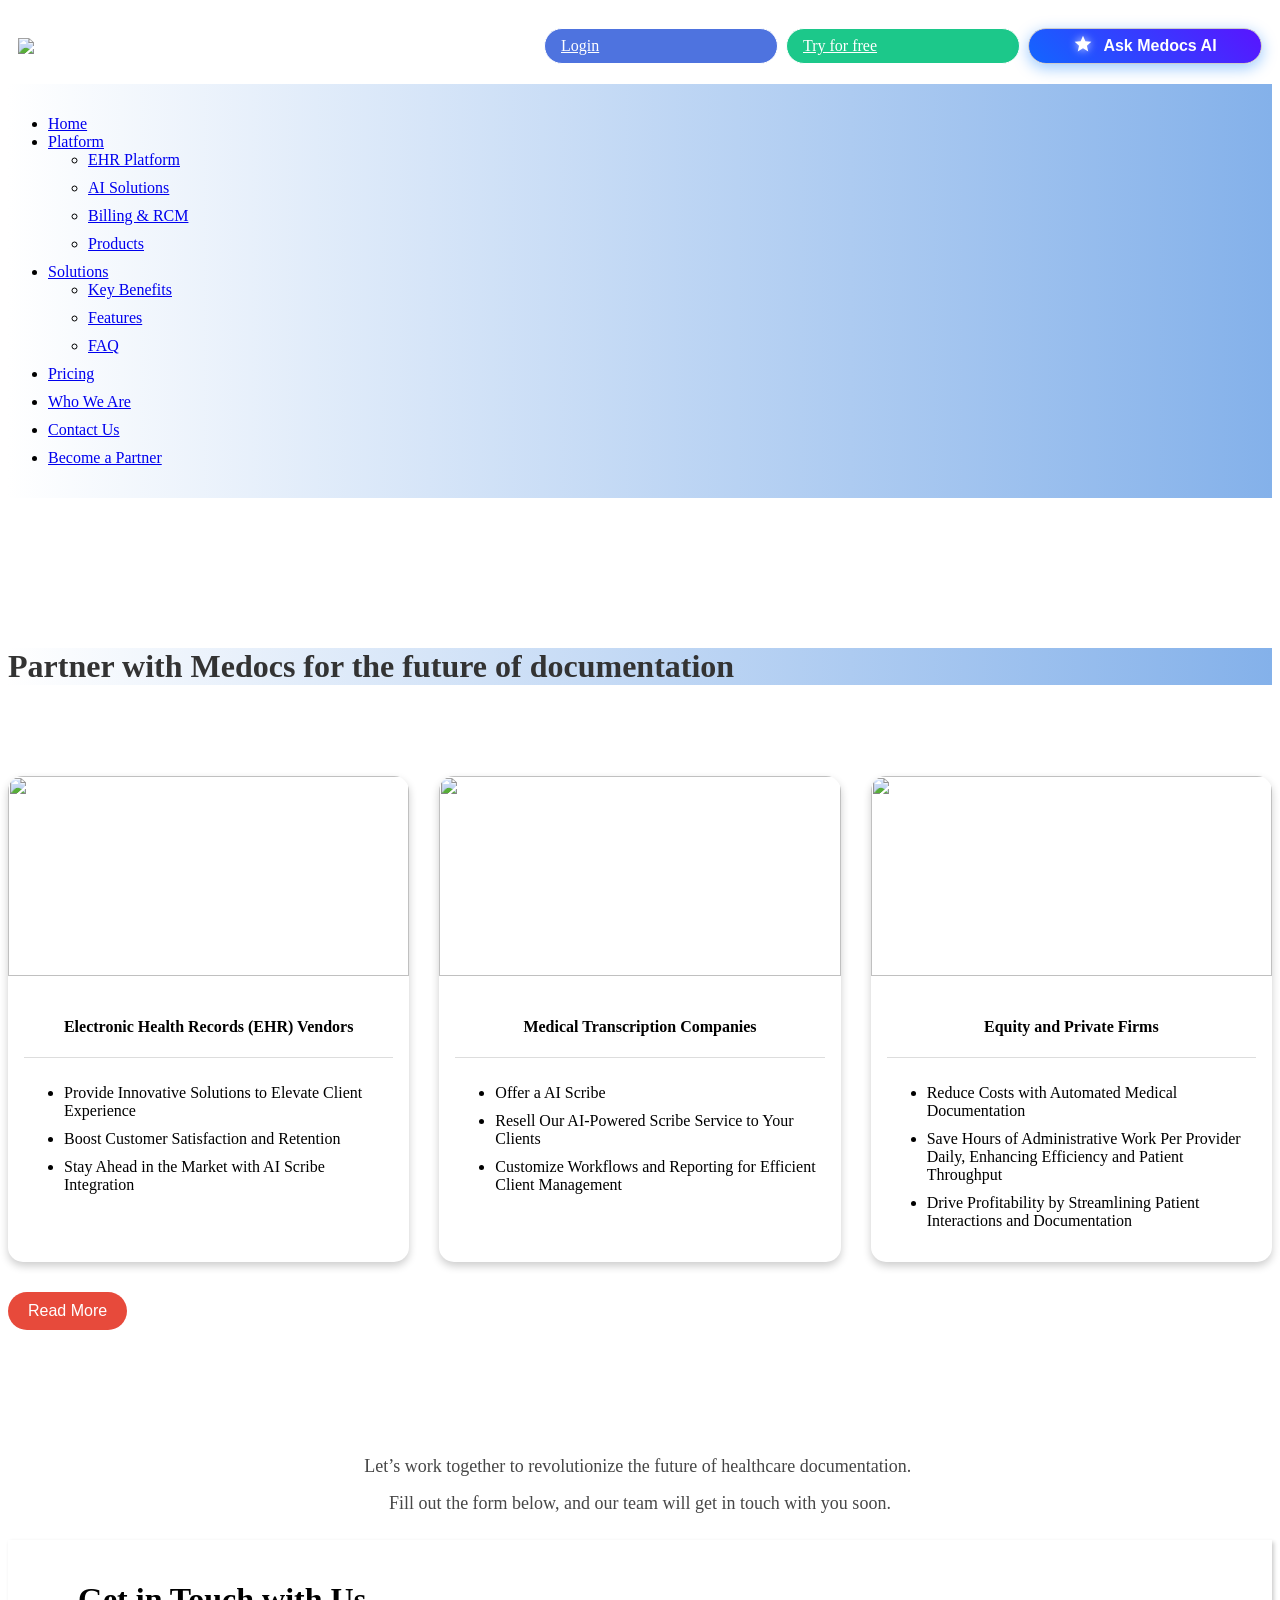
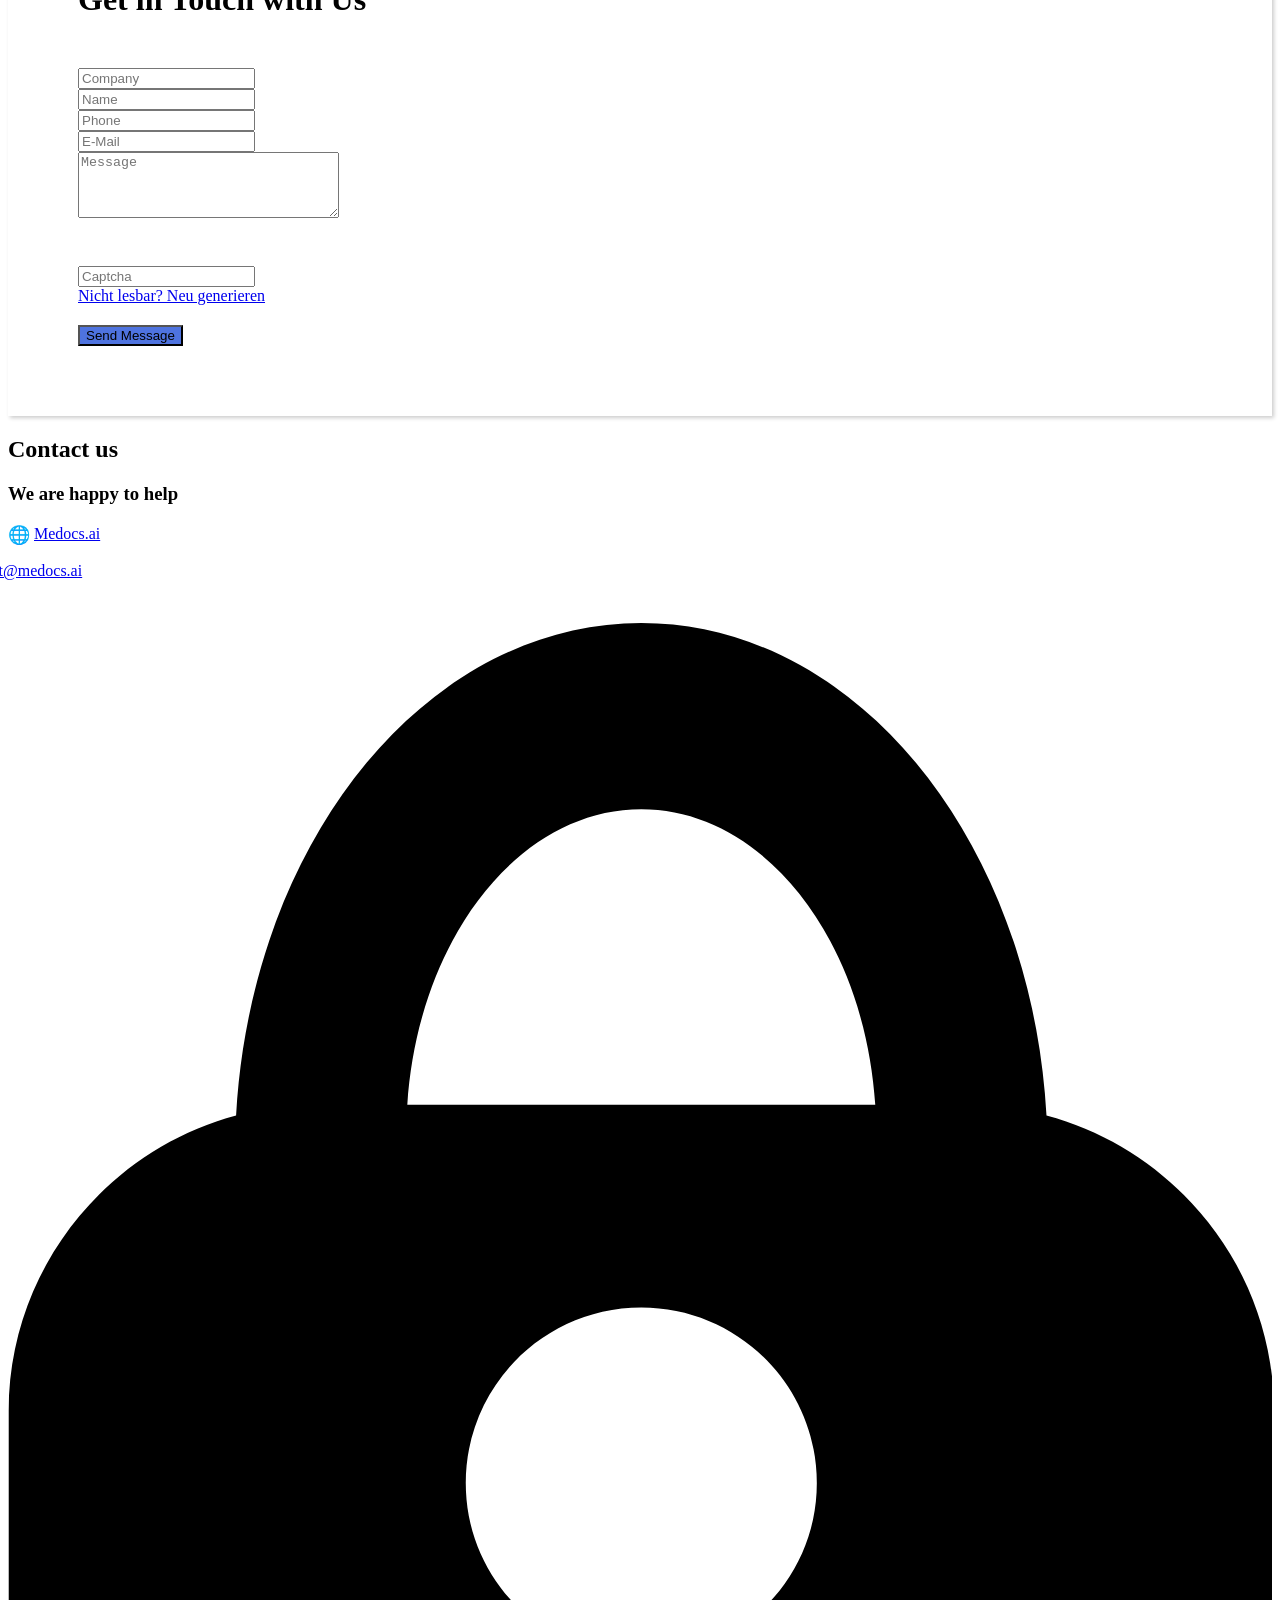
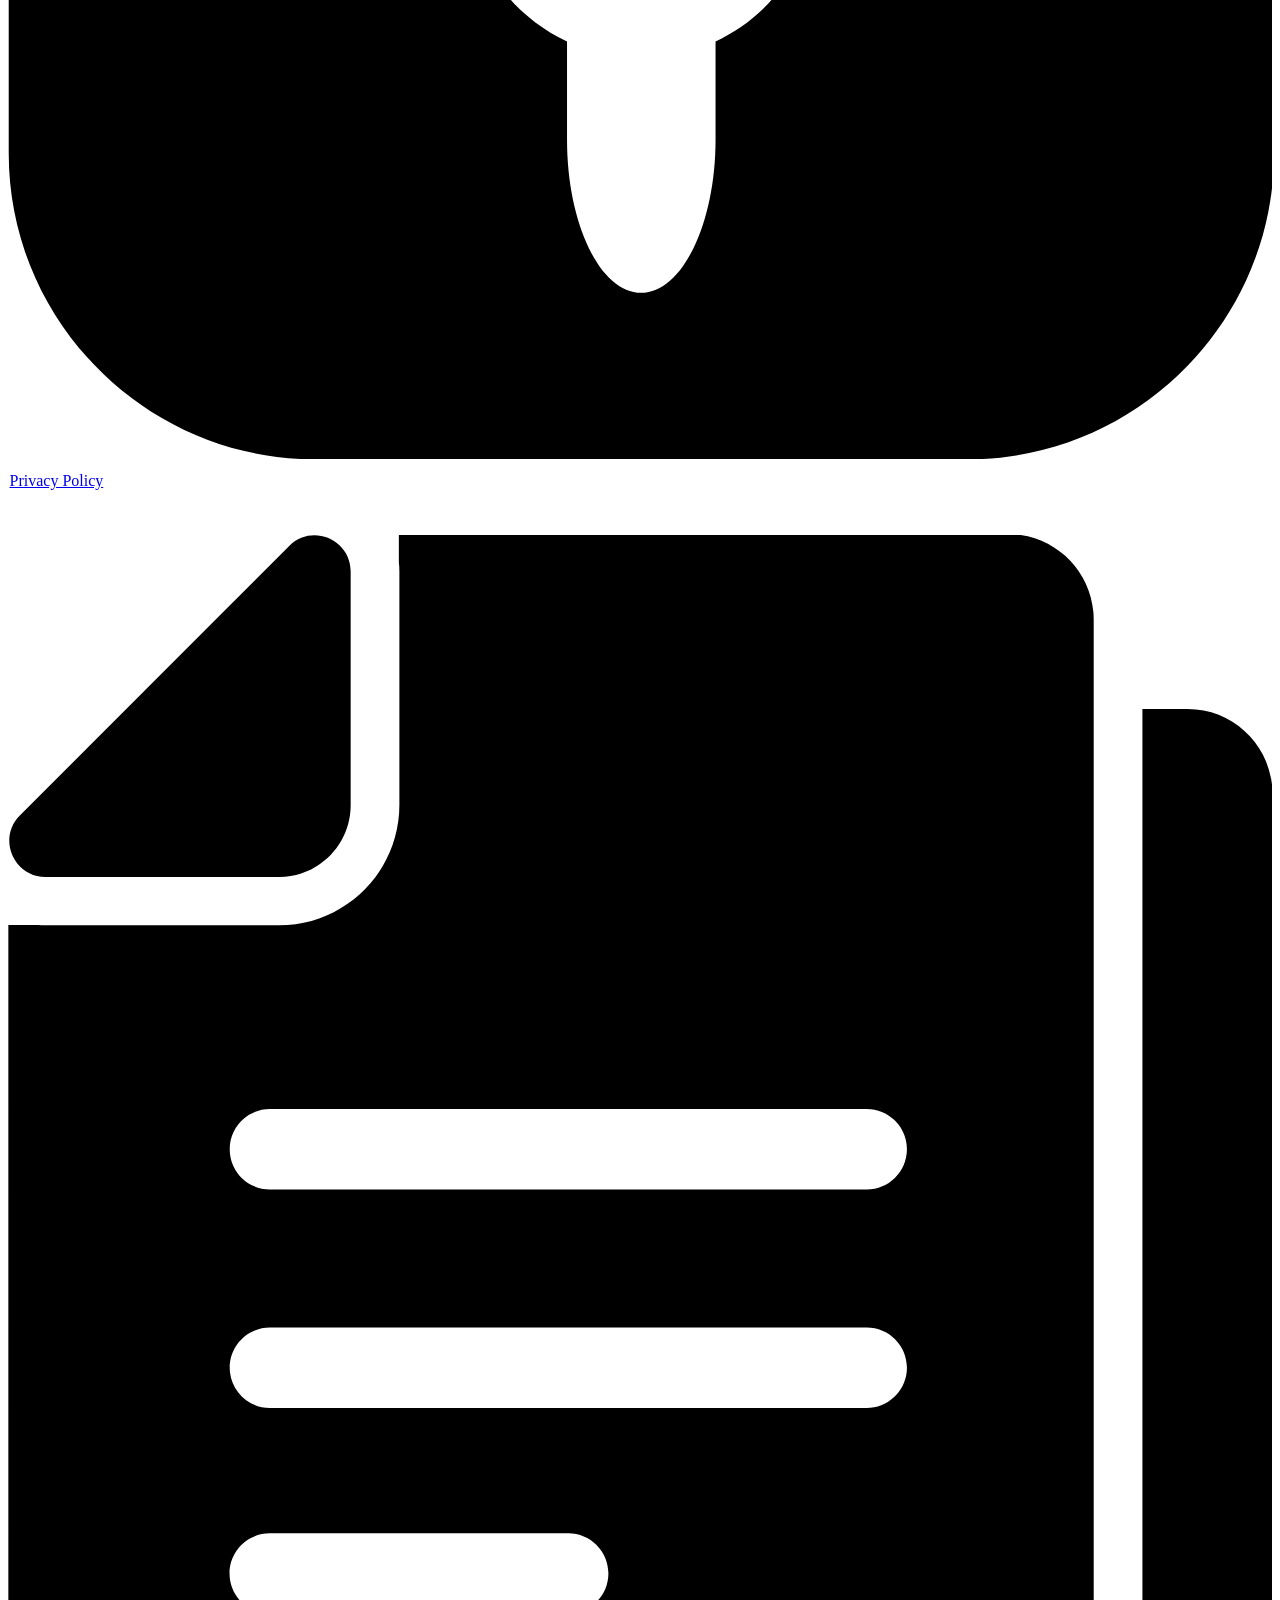
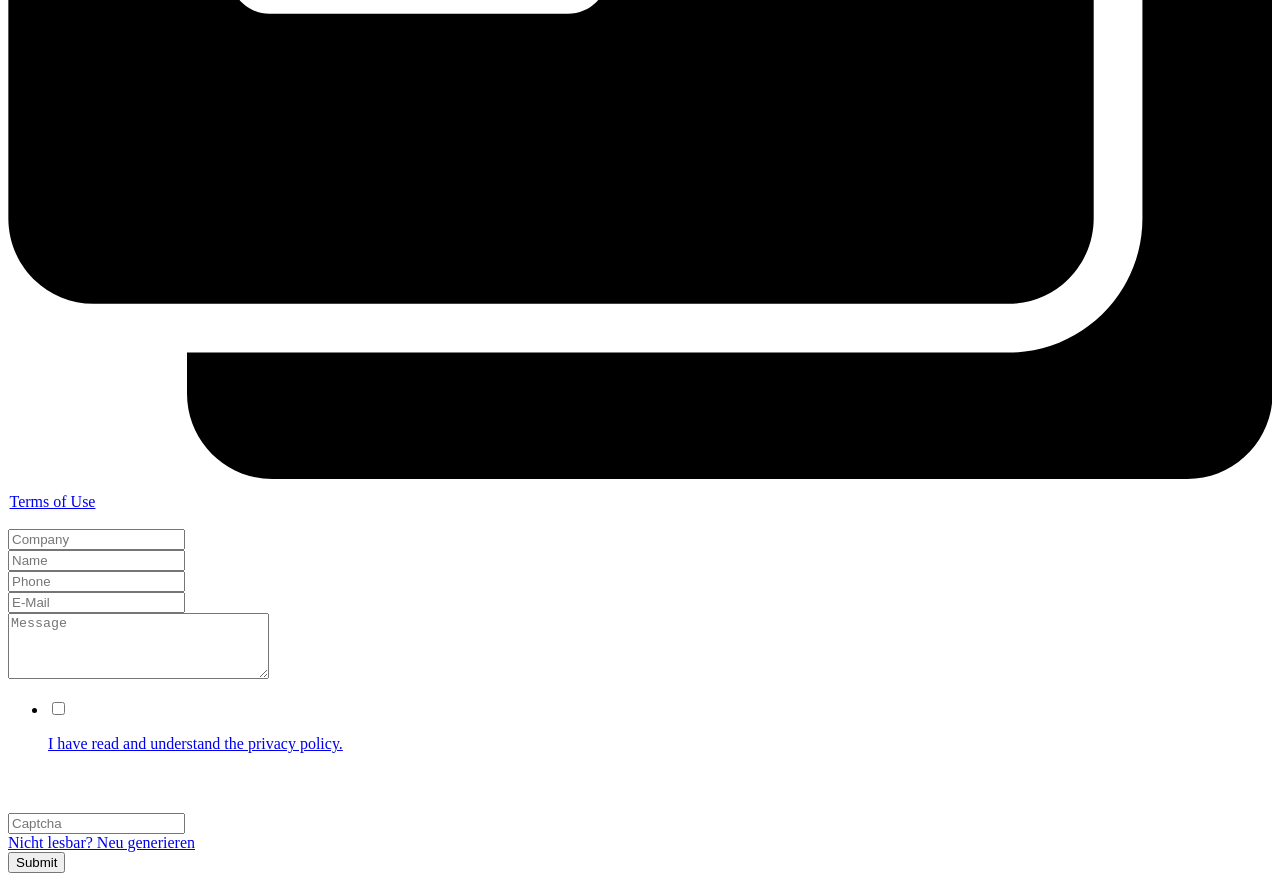
==== Medocs Website/become-partner/index.html @ 9e568d16 "HM" ====
<!DOCTYPE html><html lang="en"><head><title>Become a Partner - Medocs | AI-Powered EHR Platform</title><meta http-equiv="Content-Type" content="text/html; charset=utf-8" /><meta name="keywords" content="Medocs,medocs,Transcribe,session,recording,medocs.ai,medocs ai,helping doctors,medical documentation" /><meta name="description" content="At Medocs, we believe in transforming healthcare documentation through cutting-edge AI and ambient listening technology. Our mission is to empower healthcare professionals by reducing the burden of clinical documentation, enabling them to focus on what truly matters—delivering exceptional patient care.

We are always looking for strategic partnerships with healthcare institutions, technology providers, and industry leaders who share our vision of enhancing efficiency and accuracy in medical documentation. Whether you&#039;re a healthcare organization, EHR provider, or medical technology company, we’d love to explore opportunities to collaborate.

Let’s work together to revolutionize the future of healthcare documentation. Fill out the form below, and our team will get in touch with you soon." /><meta property="og:description" content="At Medocs, we believe in transforming healthcare documentation through cutting-edge AI and ambient listening technology. Our mission is to empower healthcare professionals by reducing the burden of clinical documentation, enabling them to focus on what truly matters—delivering exceptional patient care.

We are always looking for strategic partnerships with healthcare institutions, technology providers, and industry leaders who share our vision of enhancing efficiency and accuracy in medical documentation. Whether you&#039;re a healthcare organization, EHR provider, or medical technology company, we’d love to explore opportunities to collaborate.

Let’s work together to revolutionize the future of healthcare documentation. Fill out the form below, and our team will get in touch with you soon." /><meta name="icbm" content="52.5200066,13.404954" /><meta name="geo.position" content="52.5200066;13.404954" /><meta name="geo.placename" content="Naperville" /><meta property="og:title" content="Become Partner - Medocs - Top Medical AI scribe for clinicians" /><meta property="og:type" content="website" /><meta property="og:locale" content="en" /><meta property="og:image" content="/images/1200x630/12423931/medocslogo.png" /><meta property="og:url" content="/become-partner" /><meta name="viewport" content="width=device-width, initial-scale=1" /><meta name="description" content="Medocs: AI-powered medical scribe that automates clinical documentation, supports 40+ languages, integrates with EHRs, and is HIPAA-compliant."><meta name="keywords" content="medical scribe, AI medical scribe, clinical documentation, EHR integration, HIPAA, medical transcription, multilingual medical notes"><meta name="author" content="Medocs"><!-- Canonical --><link rel="canonical" href="https://medocs.ai/"><!-- Open Graph (Facebook, LinkedIn previews) --><meta property="og:locale" content="en_US"><meta property="og:type" content="website"><meta property="og:title" content="Medocs — AI Medical Scribe | HIPAA-Compliant Clinical Notes"><meta property="og:description" content="Automate clinical documentation with Medocs — AI-driven transcription, ambient listening, EHR integration and multi-language support."><meta property="og:url" content="https://medocs.ai/"><meta property="og:site_name" content="Medocs"><!-- Replace with an absolute URL to your main preview image (1200x630 recommended) --><meta property="og:image" content="https://medocs.ai/path-to-og-image.jpg"><meta property="og:image:width" content="1200"><meta property="og:image:height" content="630"><!-- Twitter Card --><meta name="twitter:card" content="summary_large_image"><meta name="twitter:site" content="@MedocsAI"><meta name="twitter:creator" content="@MedocsAI"><meta name="twitter:title" content="Medocs — AI Medical Scribe | HIPAA-Compliant Clinical Notes"><meta name="twitter:description" content="Automate clinical documentation with Medocs — AI-driven transcription, ambient listening, EHR integration and multi-language support."><meta name="twitter:image" content="https://medocs.ai/path-to-og-image.jpg"><!-- Misc / Mobile --><meta name="theme-color" content="#0a6cff"><!-- Structured data (Organization + product/feature short summary) --><script type="application/ld+json">
{
  "@context": "https://schema.org",
  "@type": "Organization",
  "name": "Medocs",
  "url": "https://medocs.ai/",
  "logo": "https://medocs.ai/path-to-logo.png",
  "sameAs": [
    "https://www.linkedin.com/company/medocs-ai",
    "https://twitter.com/MedocsAI"
  ],
  "contactPoint": [{
    "@type": "ContactPoint",
    "contactType": "customer support",
    "email": "contact@medocs.ai",
    "url": "https://medocs.ai/contact"
  }]
}
</script><link rel="icon" type="image/png" href="/images/16x16/12606855/favicon.png" sizes="16x16"><link rel="icon" type="image/png" href="/images/32x32/12606855/favicon.png" sizes="32x32"><link rel="icon" type="image/png" href="/images/96x96/12606855/favicon.png" sizes="96x96"><link rel="apple-touch-icon-precomposed" sizes="152x152" href="/images/152x152/12606855/favicon.png"><link rel="preconnect" href="" /><link rel="stylesheet" type="text/css" media="screen" href="/webcard/static/app.min.1761590887.css"/><link rel="stylesheet" type="text/css" media="screen" href="/css/custom.251023234853.css" id="customcss"/>
<link rel="stylesheet" href="/css/custom-modern.css"><link rel="canonical" href="/become-partner"/><script>if (!webcard) var webcard={};webcard.id=1052959;webcard.moduleId=11387543;webcard.culture="en";webcard.type=2;webcard.isEdit=false;webcard.isPreview=true;webcard.isMobile=/Android|webOS|iPhone|iPad|iPod|BlackBerry/i.test(navigator.userAgent);webcard.isTouch='ontouchstart' in window || navigator.msMaxTouchPoints > 0;webcard.googleMapsEmbedApiKey='AIzaSyDoOLq_ts27g3vEog9sGYB0GJSyWBDK9gs';webcard.googleMapsApiKey='';webcard.apiHost=location.host + '/api.php';var extraPath='';</script><link rel="preload" as="style" href="/g/fonts.css?family=PT+Sans:regular,700%7CRoboto+Slab:300,regular,700%7CNoto+Sans+JP:300,regular,700&amp;subset=latin&amp;display=swap" /><link rel="stylesheet" media="print" onload="this.media='all'" href="/g/fonts.css?family=PT+Sans:regular,700%7CRoboto+Slab:300,regular,700%7CNoto+Sans+JP:300,regular,700&amp;subset=latin&amp;display=swap" /><style>figure{margin:0}.stars{      width: 25px;    height: 20px;  }    .stars svg {    fill: #fff;    filter: drop-shadow(0 0 4px rgba(255, 255, 255, 0.8));}    .ask-ai-btn {    position: relative;    font-family: 'Poppins', sans-serif;    font-weight: 700;    color: #fff;    background: linear-gradient(45deg, #007BFF, #6A00FF, #FF0080);    background-size: 300% 300%;    padding: 8px 16px;    justify-content: center;    border-radius: 50px;    display: flex;     text-decoration: none;     width: 200px;    align-items: center;    gap: 0px;    box-shadow: 0 4px 15px rgba(0, 123, 255, 0.4);    transition: transform 0.3s ease, box-shadow 0.3s ease;    animation: gradientFlow 5s ease infinite;}                                        .ask-ai-btn:hover {                                            color: #fff;                                            transform: translateY(-3px);                                            box-shadow: 0 6px 20px rgba(0, 123, 255, 0.6);                                            text-decoration: none; /* Prevent underline on hover */                                        }                                    /* Gradient animation */                                    @keyframes gradientFlow {                                        0% {                                            background-position: 0% 50%;                                        }                                        50% {                                            background-position: 100% 50%;                                        }                                        100% {                                            background-position: 0% 50%;                                        }                                    }                                    /* Stars container */                                    .stars {                                      margin-top:-5px;                                        animation: sparkle 2s infinite ease-in-out;                                    }                                    /* Star animation */                                    @keyframes sparkle {                                        0%, 100% {                                            opacity: 1;                                            transform: scale(1);                                        }                                        50% {                                            opacity: 0.6;                                            transform: scale(1.2);                                        }                                    }                                    .stars svg {                                        fill: #fff;                                        filter: drop-shadow(0 0 4px rgba(255,255,255,0.8));                                    }                                        .myButtons{            padding:8px 16px;            border-radius: 150px;    width: 200px;    color:#fff;    border-style: solid;    border-width: 1px;        }                        /* Tablet (<= 1024px) */@media (max-width: 1024px) {  .myButtons{    width: 150px;   /* shrink buttons */    font-size: 14px;    padding: 8px 12px;  }    img[src*="medocslogo"] {    max-width: 200px; /* shrink logo */  }}/* Mobile (<= 768px) */@media (max-width: 768px) {  .myButtons {    width: 120px;   /* keep buttons equal */    font-size: 13px;    padding: 6px 10px;  }   img[src*="medocslogo"] {    max-width: 150px; /* smaller logo */  }  /* Keep buttons centered */  .myButtons,  .ask-ai-btn {    text-align: center;  }} #ed-889611454 > .inner { place-content: center; align-items: center; } #ed-889611454 { position: sticky; } #ed-889611463 { flex-basis: auto; flex-grow: 1; padding: 15px 0px; } #ed-889611466 { flex-grow: 1; flex-basis: auto; } #ed-889611466 > .inner { place-content: center flex-end; align-items: center; } @media screen and (max-width: 975px) {  #ed-889611466 > .inner { justify-content: space-evenly; padding: 20px 0px; }} @media screen and (max-width: 575px) {  #ed-889611466 > .inner { justify-content: space-between; padding: 15px 0px 15px 20px; }} #ed-889631428 > .inner { justify-content: space-between; align-items: center; } #ed-578798329 { margin: 150px 0px 0px; } @media screen and (max-width: 575px) {  #ed-578798329 { margin: 190px 0px 0px; }} p{    color:#474747;}ul li {  margin-bottom: 10px; /* Adjust the value as needed */}.readmore-button {    margin-top:30px;    margin-bottom:30px;  background-color: #e74a3b; /* Blue color */  color: white;  border: none;  padding: 10px 20px;  font-size: 16px;  border-radius: 100px;  cursor: pointer;  transition: background-color 0.3s ease, transform 0.2s ease;}.readmore-button:hover {  background-color: #f1395a; /* Darker blue on hover */  transform: scale(1.05); /* Slight zoom effect */}.readmore-button:active {  transform: scale(0.98); /* Press effect */}  .cards-container {    display: flex;    flex-wrap: wrap;    justify-content: space-between;    gap: 20px;  }.my-full-width-card{    box-shadow: 0 4px 8px 0 rgba(0,0,0,0.2);    border-radius: 15px;    overflow: hidden; }  .my-card {    flex: 1 1 calc(33.333% - 20px);    max-width: calc(33.333% - 20px);    box-shadow: 0 4px 8px 0 rgba(0,0,0,0.2);    transition: 0.3s;    border-radius: 15px;    overflow: hidden;  }  .my-container {    padding: 16px;    text-align: center;  }  /* Responsive Design */  @media screen and (max-width: 992px) {    .my-card {      flex: 1 1 calc(50% - 20px);      max-width: calc(50% - 20px);    }  }  @media screen and (max-width: 600px) {    .my-card {      flex: 1 1 100%;      max-width: 100%;    }  } #divEhrVendor{    display: none;}p{    color:#474747;}ul li {  margin-bottom: 10px; /* Adjust the value as needed */}.readmore-button {    margin-top:30px;    margin-bottom:30px;  background-color: #e74a3b; /* Blue color */  color: white;  border: none;  padding: 10px 20px;  font-size: 16px;  border-radius: 100px;  cursor: pointer;  transition: background-color 0.3s ease, transform 0.2s ease;}.readmore-button:hover {  background-color: #f1395a; /* Darker blue on hover */  transform: scale(1.05); /* Slight zoom effect */}.readmore-button:active {  transform: scale(0.98); /* Press effect */}  .cards-container {    display: flex;    flex-wrap: wrap;    justify-content: space-between;    gap: 20px;  }.my-full-width-card{    box-shadow: 0 4px 8px 0 rgba(0,0,0,0.2);    border-radius: 15px;    overflow: hidden; }  .my-card {    flex: 1 1 calc(33.333% - 20px);    max-width: calc(33.333% - 20px);    box-shadow: 0 4px 8px 0 rgba(0,0,0,0.2);    transition: 0.3s;    border-radius: 15px;    overflow: hidden;  }  .my-container {    padding: 16px;    text-align: center;  }  /* Responsive Design */  @media screen and (max-width: 992px) {    .my-card {      flex: 1 1 calc(50% - 20px);      max-width: calc(50% - 20px);    }  }  @media screen and (max-width: 600px) {    .my-card {      flex: 1 1 100%;      max-width: 100%;    }  } #ed-578798335 > .inner { padding: 70px 0px 10px; } #ed-578798335 { margin: 0px; box-shadow: none; } @media screen and (max-width: 575px) {  #ed-578798335 > .inner { padding: 50px 10px 10px; }} #ed-581664585 { margin: 10px 0px 0px; } #ed-581664579 > .inner { padding: 70px 0px 10px; } #ed-581664579 { margin: 0px; box-shadow: none; } @media screen and (max-width: 575px) {  #ed-581664579 > .inner { padding: 50px 10px 10px; }} #ed-578800916 { margin: 0px 0px 50px; } #ed-578800838 a.button { width: 100%; border-radius: 20px; } #ed-578800838 { margin: 20px 0px 0px; flex-basis: 100%; flex-grow: 1; } #ed-578800814 > form { padding: 20px; } #ed-578800814 { flex-basis: 75%; border-radius: 20px; } #ed-578800811 > .inner { padding: 0px 50px 50px; justify-content: center; } #ed-578800811 { margin: 0px; box-shadow: rgba(0, 0, 0, 0.2) 2px 2px 4px 0px; } @media screen and (max-width: 575px) {  #ed-578800811 > .inner { padding: 50px 10px 10px; }} #ed-578798377 { flex-basis: 100%; } #ed-578798326 { margin: 0px; } .wv-page-8994334-en{    margin-bottom:0;}</style><link rel="preconnect" href="https://fonts.googleapis.com"><link rel="preconnect" href="https://fonts.gstatic.com" crossorigin><link rel="stylesheet" href="https://fonts.googleapis.com/css2?family=Inter:wght@300;400;500;600;700;800&display=swap">
</head><body class="page-11387543 pagelayout-1 slogan culture-en"><div class="ed-element ed-container full-width" style="background-color: rgb(255, 255, 255); background-size: auto;" id="ed-578798386"><div class="inner"><div class="ed-element ed-reference ed-reference-container menu-wrapper wv-overflow_visible preset-menu-v2-default full-widthwv-clone full-width" style="background: linear-gradient(90deg, rgb(255, 255, 255) 0%, rgb(132, 177, 234) 100%) 0% 0% / auto;" id="ed-889631428" data-reference="889611451"><div class="inner"><div class="ed-element ed-container full-width" style="background-color: rgb(255, 255, 255); background-size: auto;" id="ed-889611454"><div class="inner"><div class="ed-element ed-html" id="ed-889611457"><div style="display:flex;justify-content:space-between;align-items:center;padding:20px 10px;flex-wrap:wrap;gap:10px;">
    
    <!-- Logo -->
    <img src="https://app.medocs.ai/MedicalBusiness/Content/medocslogo.png?v=3.0" style="max-width:250px;width:100%;">
    
    <!-- Buttons -->
    <div style="display:flex;flex-wrap:wrap;justify-content:center;align-items:center;gap:8px;">
        
        <a class="myButtons" style="background-color: rgb(78, 115, 223);border-color:#fff;padding:8px 16px;" href="https://app.medocs.ai/dashboard">Login</a> 
        
        <a class="myButtons" href="https://app.medocs.ai/sign-up" style="background-color: rgb(28, 200, 138);border-color:#fff;padding:8px 16px;">
           Try for free</a>
        
        <a target="_blank" href="https://app.medocs.ai/ask-medocs-ai" class="ask-ai-btn" style="display:flex;align-items:center;gap:5px;padding:8px 16px;border:1px solid #ccc;">
            <span class="stars">
                <svg width="20" height="20" viewBox="0 0 24 24">
                    <path d="M12 2l2.9 6.8 7.1.6-5.3 4.6 1.6 7-6.3-3.8-6.3 3.8 1.6-7-5.3-4.6 7.1-.6z"></path>
                </svg>
            </span>  
            Ask Medocs AI
        </a>
    </div>
</div>

    
    
</div></div></div><div class="ed-element ed-container full-width wv-boxed" style="background: linear-gradient(90deg, rgb(255, 255, 255) 0%, rgb(132, 177, 234) 100%) 0% 0% / auto;" id="ed-889611460"><div class="inner"><nav class="ed-element ed-menu wv-custom" id="ed-889611463"><ul class="menu-level-0"><li class="wv-page-8994334-en first"><a href="/" class="wv-page-8994334-en first">Home</a></li><li class="md-has-dropdown"><a href="/#ed-ehr-platform-section" class="wv-link-elm">Platform</a><ul class="md-dropdown"><li><a href="/#ed-ehr-platform-section" class="wv-link-elm">EHR Platform</a></li><li><a href="/#ed-454689796" class="wv-link-elm">AI Solutions</a></li><li><a href="/#ed-billing-rcm-section" class="wv-link-elm">Billing &amp; RCM</a></li><li><a href="/#ed-454689796" class="wv-link-elm">Products</a></li></ul></li><li class="md-has-dropdown"><a href="/#ed-467986544" class="wv-link-elm">Solutions</a><ul class="md-dropdown"><li><a href="/#ed-467986544" class="wv-link-elm">Key Benefits</a></li><li><a href="/#ed-468017109" class="wv-link-elm">Features</a></li><li><a href="/#ed-467996825" class="wv-link-elm">FAQ</a></li></ul></li><li><a href="/#ed-450729157" class="wv-link-elm">Pricing</a></li><li class="wv-page-9379027-en"><a href="/who-we-are" class="wv-page-9379027-en">Who We Are</a></li><li><a href="/#ed-450729157" class="wv-link-elm">Contact Us</a></li><li class="wv-page-11387543-en end"><a class="button button-variant-secondary wv-page-11387543-en last" href="/become-partner">Become a Partner</a></li></ul></nav></div></div><div class="ed-element ed-container mobile-cont wv-overflow_visible full-width" style="background: linear-gradient(90deg, rgb(255, 255, 255) 0%, rgb(132, 177, 234) 100%) 0% 0% / auto;" id="ed-889611466"><div class="inner"><div class="ed-element ed-html menu-trigger color-black" id="ed-889611469"><div style="color:#000;" class="menu-trigger-box"><div style="color:#000;" class="menu-trigger-inner"></div></div></div></div></div></div></div></div></div><div class="ed-element ed-container" id="ed-578798326"><div class="inner"><div class="ed-element ed-container wv-spacer wv-boxed" style="background: linear-gradient(90deg, rgb(255, 255, 255) 0%, rgb(132, 177, 234) 100%) 0% 0% / auto;" id="ed-578798329"><div class="inner"><div class="ed-element ed-headline custom-theme" id="ed-578798332"><h1><span style="color: rgb(51, 51, 51);"><strong>Partner with Medocs for the future of documentation</strong></span></h1></div></div></div><div class="ed-element ed-container wv-spacer wv-boxed" id="ed-578798335"><div class="inner"><div class="ed-element ed-html" id="ed-581674511">


          
          
    
          


</div><div class="ed-element ed-html" id="ed-581731536"><div class="cards-container">
  <div class="my-card">
    <img src="https://app.medocs.ai/content/emr.png" style="width:100%;height:200px;">
    <div class="my-container">
      <h4><b>Electronic Health Records (EHR) Vendors</b></h4>
  
      <div style="color:#000;text-align:left;margin-top:10px;border-top:1px solid #ddd;padding-top:10px;">
          <ul>
              <li>
                   Provide Innovative Solutions to Elevate Client Experience
              </li>
                <li>
               Boost Customer Satisfaction and Retention
              </li>
                <li>
                  Stay Ahead in the Market with AI Scribe Integration
              </li>
          </ul>
         
          </div>
       
         
        
          
    </div>
  </div>
<div class="my-card">
    <img src="https://app.medocs.ai/content/medicaltranscriptioncompanies.png" style="width:100%;height:200px;">
    <div class="my-container">
      <h4><b>Medical Transcription Companies</b></h4>
  
      <div style="color:#000;text-align:left;margin-top:10px;border-top:1px solid #ddd;padding-top:10px;">
          <ul>
              <li>
                   Offer a AI Scribe
              </li>
                <li>
               Resell Our AI-Powered Scribe Service to Your Clients
              </li>
                <li>
                  Customize Workflows and Reporting for Efficient Client Management
              </li>
          </ul>
         
          </div>
       
         
        
          
    </div>
  </div>
<div class="my-card">
    <img src="https://app.medocs.ai/content/equityAndPrivateFirms.png" style="width:100%;height:200px;">
    <div class="my-container">
      <h4><b>Equity and Private Firms</b></h4>
  
      <div style="color:#000;text-align:left;margin-top:10px;border-top:1px solid #ddd;padding-top:10px;">
          <ul>
              <li>
                   Reduce Costs with Automated Medical Documentation
              </li>
                <li>
        Save Hours of Administrative Work Per Provider Daily, Enhancing
Efficiency and Patient Throughput
              </li>
                <li>
                 Drive Profitability by Streamlining Patient Interactions and Documentation
              </li>
          </ul>
         
          </div>
       
         
        
          
    </div>
  </div>
</div>

 <button onclick="
  let btn = document.getElementById(&quot;btnReadMoreEhrVendor&quot;);
  let div = document.getElementById(&quot;divEhrVendor&quot;);

  if (btn.innerHTML.trim() === &quot;Show Less&quot;) {
    btn.innerHTML = &quot;Read More&quot;;
    div.style.display = &quot;none&quot;; // Hide the div
  } else {
    btn.innerHTML = &quot;Show Less&quot;;
    div.style.display = &quot;block&quot;; // Show the div
  }" id="btnReadMoreEhrVendor" class="readmore-button">Read More</button>
          
          
    <div id="divEhrVendor">
  <div class="my-full-width-card">
   
    <div class="my-container">
          <div style="margin-top:20px;text-align:left;">
              <h4 style="text-align:left;font-weight:bold;">Electronic Health Records (EHR) Vendors</h4>
              <p style="margin-top:15px;"><b>Provide Innovative Solutions to Elevate Client Experience:</b></p>
              <p style="margin-top:10px">Enhance your
clients’ EHR systems with cutting-edge AI scribe integration, offering them an
intelligent solution that improves documentation speed, accuracy, and usability.
This added value will set you apart in a competitive market.</p>



<p style="margin-top:15px;"><b>Boost Customer Satisfaction and Retention:</b></p>
              <p style="margin-top:10px">By offering AI-powered
documentation solutions, you help your clients improve their workflow, save time,
and reduce administrative burdens, which leads to higher satisfaction and
stronger long-term client relationships.</p>

<p style="margin-top:15px;"><b>Stay Ahead in the Market with AI Scribe Integration:</b></p>
              <p style="margin-top:10px">Position your EHR
solutions as future-proof by integrating AI-powered scribe capabilities. Stay at the
forefront of industry innovation, ensuring your product offerings remain relevant,
efficient, and highly desirable to clients seeking smarter healthcare technology.</p>
          </div>
          
          
          
          
             <div style="margin-top:20px;text-align:left;">
              <h4 style="text-align:left;font-weight:bold;">Medical Transcription Companies</h4>
              <p style="margin-top:15px;"><b>Offer a AI Scribe:</b></p>
              <p style="margin-top:10px">Combine the precision and efficiency of AI with the expertise
of human scribes to offer a comprehensive solution that adapts to the unique
needs of each provider, ensuring accuracy and minimizing errors in medical
documentation.</p>



<p style="margin-top:15px;"><b>Resell Our AI-Powered Scribe Service to Your Clients:</b></p>
              <p style="margin-top:10px">Expand your service
offerings by integrating our advanced AI-driven scribe technology into your
existing portfolio. Resell the AI solution to your clients, empowering them to
streamline their documentation processes and improve clinical workflows.</p>

<p style="margin-top:15px;"><b>Customize Workflows and Reporting for Efficient Client Management:</b></p>
              <p style="margin-top:10px">Tailor
workflows, reporting, and documentation management systems to support
multiple clients with varying needs. Our flexible platform helps you offer
personalized solutions that enhance operational efficiency and customer
satisfaction.</p>
          </div>
          
          
          
              <div style="margin-top:20px;text-align:left;">
              <h4 style="text-align:left;font-weight:bold;">Equity and Private Firms</h4>
              <p style="margin-top:15px;"><b>Reduce Costs with Automated Medical Documentation:</b></p>
              <p style="margin-top:10px">Harness the power
of AI to automate medical transcription and scribing, significantly lowering the
operational costs associated with manual documentation. This allows healthcare
organizations to allocate resources more effectively and focus on patient care.</p>



<p style="margin-top:15px;"><b>Save Hours of Administrative Work Per Provider Daily, Enhancing
Efficiency and Patient Throughput:</b></p>
              <p style="margin-top:10px">With AI scribe solutions in place, each
provider can save over 2 hours daily, improving their productivity and allowing for
a higher volume of patient appointments. This leads to better patient flow and
optimized time management.</p>

<p style="margin-top:15px;"><b>Drive Profitability by Streamlining Patient Interactions and Documentation:</b></p>
              <p style="margin-top:10px">AI scribe technology enhances not only the accuracy and speed of
documentation but also patient interactions, ensuring a smoother, more efficient
process. This results in better financial performance and higher ROI by
minimizing delays and improving patient satisfaction.</p>
          </div>
          
        </div>
        </div>
        </div>
          


</div></div></div><div class="ed-element ed-container wv-spacer" id="ed-581664579"><div class="inner"><div class="ed-element ed-text custom-theme" id="ed-581664582"><p style="text-align: center;"><span class="color-default" style="font-size: 18px;">Let’s work together to revolutionize the future of healthcare documentation.&nbsp;</span></p></div><div class="ed-element ed-text custom-theme" id="ed-581664585"><p style="text-align: center;"><span style="font-size: 18px;"><span class="color-default">Fill out the form below, and our team will get in touch with you soon.</span></span></p></div></div></div><div class="ed-element ed-container wv-boxed" id="ed-578800811"><div class="inner"><div class="ed-element ed-form-container footer-hel-box" id="ed-578800814"><form method="POST" action=""><div class="ed-element ed-headline custom-theme" id="ed-578800916"><h1>Get in Touch with Us</h1></div><div class="ed-element ed-form-input" id="ed-578800817"><input placeholder="Company" type="text" name="form_578800814[ed-f-578800817]" value="" id="form_578800814_ed-f-578800817"></div><div class="ed-element ed-form-input" id="ed-578800820"><input placeholder="Name" required="required" type="text" name="form_578800814[ed-f-578800820]" value="" id="form_578800814_ed-f-578800820"></div><div class="ed-element ed-form-input" id="ed-578800823"><input placeholder="Phone" required="required" type="text" name="form_578800814[ed-f-578800823]" value="" id="form_578800814_ed-f-578800823"></div><div class="ed-element ed-form-email" id="ed-578800826"><input placeholder="E-Mail" required="required" type="email" name="form_578800814[ed-f-578800826]" value="" id="form_578800814_ed-f-578800826"></div><div class="ed-element ed-form-textarea" id="ed-578800829"><textarea rows="4" cols="30" placeholder="Message" name="form_578800814[ed-f-578800829]" id="form_578800814_ed-f-578800829"></textarea></div><div class="ed-element ed-form-captcha" id="ed-578800835"><div class="image"><img src="[data-uri]" alt=""></div><div class="input"><input placeholder="Captcha" required="required" type="text" name="form_578800814[ed-f-578800835][text]" value="" id="form_578800814_ed-f-578800835_text"><input type="hidden" name="form_578800814[ed-f-578800835][hash]" id="form_578800814_ed-f-578800835_hash" value="e3b0c44298fc1c149afbf4c8996fb92427ae41e4649b934ca495991b7852b855"></div><div class="regenerate"><a href="#" class="regenerate">Nicht lesbar? Neu generieren</a></div></div><div class="ed-element ed-form-button custom-theme" id="ed-578800838"><button type="submit" value="Submit" name="form_7946778[ed-f-7946799]" id="form_7946778_ed-f-7946799" class="button button-xlarge color-background" style="background-color: rgb(78, 115, 223);">Send&nbsp;Message</button></div><input type="checkbox" name="news" checked="checked" value="1" style="display: none;"><input type="checkbox" name="tos" value="1" style="display: none;"></form></div></div></div><div class="ed-element ed-container preset-footer-hel-default" id="ed-578798341"><div class="inner"><div class="ed-element ed-container flex-align-items-stretch wv-boxed footer-hel-content wv-spacer" id="ed-578798344"><div class="inner"><div class="ed-element ed-container footer-hel-box" id="ed-578798347"><div class="inner"><div class="ed-element ed-headline custom-theme" id="ed-578798350"><h2 class="left"><span class="fr-marker" data-id="0" data-type="false" style="display: inline-block; line-height: 0;">​</span><span class="fr-marker" data-id="0" data-type="true" style="display: inline-block; line-height: 0;">​</span>Contact us</h2></div><div class="ed-element ed-headline custom-theme" id="ed-578798353"><h3 class="left">We are happy to help</h3></div><div class="ed-element ed-text custom-theme" id="ed-578798356"><p style="text-align: left;"><span style="color:#00A8CC;font-size:18px;vertical-align:middle;margin-right:4px;">🌐</span><a href="/" title="">Medocs.ai</a></p><p style="text-align: left;"><span class="fa fa-mobile fr-deletable" style="font-size: 16px; outline-color: var(--color-highlight); color: rgb(0, 0, 0); text-align: center; width: 25.6px; margin-left: -25.6px; position: relative;"></span><span class="fa fa-envelope fr-deletable" style="font-size: 16px; outline-color: var(--color-highlight); color: rgb(0, 0, 0); text-align: center; width: 25.6px; margin-left: -25.6px; position: relative;"></span><a data-bind="customer.email" href="mailto:contact@medocs.ai">contact@medocs.ai</a></p><p style="text-align: left;"><i class="svg-text-icon ico-ui-lock fr-deletable"><span style="font-size: 24px;"> <svg xmlns="http://www.w3.org/2000/svg" viewBox="59 -850 880 1000"><path d="M782 -507.1C771.3 -698.8 649.3 -850 499.9 -850 350.5 -850 228.5 -698.8 217.8 -507.1 127 -482.8 59.5 -399.7 59.5 -301.4V-63.2c0 117.3 96 213.2 213.3 213.2h454.3c117.3 -0 213.3 -95.9 213.3 -213.2v-238.2c-0.1 -98.3 -67.6 -181.4 -158.4 -205.7zM551.6 -140.9V-72.6C551.6 -13.9 528.3 34 499.9 34c-28.4 -0 -51.7 -47.9 -51.7 -106.6v-68.3c-41.6 -19.5 -70.5 -61.4 -70.5 -110.4 0 -67.6 54.7 -122.2 122.2 -122.2S622.1 -318.8 622.1 -251.3c0.1 49 -28.9 90.9 -70.5 110.4zM337 -514.6c7.5 -115.3 77.5 -205.7 162.9 -205.7S655.3 -629.9 662.8 -514.6H337z"></path></svg> </span></i><a href="/privacy" title="" target="_blank">Privacy Policy</a></p><p style="text-align: left;"><i class="svg-text-icon ico-papers fr-deletable"><span style="font-size: 24px;"> <svg xmlns="http://www.w3.org/2000/svg" viewBox="142 -787 716 875"><path d="M810.1 -688.4h-25.5V-59.8c0 41.7 -34 75.8 -75.8 75.8H243.4v23.3c0 26.7 21.7 48.3 48.3 48.3H810c26.7 -0 48.3 -21.6 48.3 -48.3v-679.5c0 -26.6 -21.5 -48.3 -48.2 -48.2zM708.7 -11.6c26.7 -0 48.3 -21.6 48.3 -48.3v-679.3c0 -26.7 -21.7 -48.3 -48.3 -48.3H363.4v16c0.2 1.7 0.3 3.4 0.3 5.1V-634c0 37.5 -30.5 68.1 -68.1 68.1H163.2c-1.4 -0 -2.8 -0.1 -4.2 -0.2h-16.8V-59.9c0 26.7 21.7 48.3 48.3 48.3h518.2zM290.4 -461.9h338c12.6 -0 22.8 10.2 22.8 22.8S641 -416.3 628.4 -416.3h-338c-12.6 -0 -22.8 -10.2 -22.8 -22.8s10.2 -22.8 22.8 -22.8zm0 123.8h338c12.6 -0 22.8 10.2 22.8 22.8 0 12.6 -10.2 22.8 -22.8 22.8h-338c-12.6 -0 -22.8 -10.2 -22.8 -22.8s10.2 -22.8 22.8 -22.8zM267.5 -198.7c0 -12.6 10.2 -22.8 22.8 -22.8h169c12.6 -0 22.8 10.2 22.8 22.8s-10.3 22.8 -22.9 22.8h-169c-12.4 -0 -22.7 -10.2 -22.7 -22.8zM163.2 -593.3h132.7c22.1 -0.2 40 -18.1 40.2 -40.2v-132.9c0 -12.2 -10.1 -20.4 -20.5 -20.4 -5 -0 -10.1 1.8 -14.3 6L148.7 -628.1c-12.8 12.8 -3.7 34.8 14.5 34.8z"></path></svg> </span></i><a href="/terms-of-use" title="" target="_blank">Terms of Use</a></p></div></div></div><div class="ed-element ed-form-container footer-hel-box" id="ed-578798359"><form method="POST" action=""><div class="ed-element ed-form-input" id="ed-578798362"><input placeholder="Company" type="text" name="form_578798359[ed-f-578798362]" value="" id="form_578798359_ed-f-578798362"></div><div class="ed-element ed-form-input" id="ed-578798365"><input placeholder="Name" required="required" type="text" name="form_578798359[ed-f-578798365]" value="" id="form_578798359_ed-f-578798365"></div><div class="ed-element ed-form-input" id="ed-578798368"><input placeholder="Phone" required="required" type="text" name="form_578798359[ed-f-578798368]" value="" id="form_578798359_ed-f-578798368"></div><div class="ed-element ed-form-email" id="ed-578798371"><input placeholder="E-Mail" required="required" type="email" name="form_578798359[ed-f-578798371]" value="" id="form_578798359_ed-f-578798371"></div><div class="ed-element ed-form-textarea" id="ed-578798374"><textarea rows="4" cols="30" placeholder="Message" name="form_578798359[ed-f-578798374]" id="form_578798359_ed-f-578798374"></textarea></div><div class="ed-element ed-form-checkbox v-center privacy" id="ed-578798377"><ul class="checkbox_list"><li><input name="form_578798359[ed-f-578798377][]" type="checkbox" value="0" id="form_578798359_ed-f-578798377_0" required="required">&nbsp;<label for="form_578798359_ed-f-578798377_0"><p><a href="/privacy" title="">I have read and understand the privacy policy.</a></p></label></li></ul></div><div class="ed-element ed-form-captcha" id="ed-578798380"><div class="image"><img src="[data-uri]" alt=""></div><div class="input"><input placeholder="Captcha" required="required" type="text" name="form_578798359[ed-f-578798380][text]" value="" id="form_578798359_ed-f-578798380_text"><input type="hidden" name="form_578798359[ed-f-578798380][hash]" id="form_578798359_ed-f-578798380_hash" value="e3b0c44298fc1c149afbf4c8996fb92427ae41e4649b934ca495991b7852b855"></div><div class="regenerate"><a href="#" class="regenerate">Nicht lesbar? Neu generieren</a></div></div><div class="ed-element ed-form-button custom-theme" id="ed-578798383"><button type="submit" value="Submit" name="form_7946778[ed-f-7946799]" id="form_7946778_ed-f-7946799">Submit</button></div><input type="checkbox" name="news" checked="checked" value="1" style="display: none;"><input type="checkbox" name="tos" value="1" style="display: none;"></form></div></div></div></div></div></div></div>

<script>

function animateNumber(element, target, suffix = "") {
  return new Promise(resolve => {
    target = Number(target) || 0;
    let count = 0;
    const frames = 80;
    const increment = target > frames ? target / frames : 1;

    function update() {
      count += increment;
      if (count < target) {
        element.textContent = Math.floor(count).toLocaleString() + suffix;
        requestAnimationFrame(update);
      } else {
        element.textContent = Math.round(target).toLocaleString() + suffix;
        resolve();
      }
    }
    update();
  });
}

function animateCounters() {
  document.querySelectorAll('.metric h2[data-count]').forEach(async el => {
    if (el.getAttribute('data-animated') === 'true') return;
    const raw = el.getAttribute('data-count');
    const target = Number(raw) || 0;
    const suffix = el.getAttribute('data-suffix') || "";
    if (target <= 0) return;

    await animateNumber(el, target, suffix);
    el.setAttribute('data-animated', 'true');
  });
}

async function loadScribesCount() {
  const url = 'https://app.medocs.ai/home/GetCountOfScribes';
  try {
    const response = await fetch(url, { cache: 'no-store' });
    if (!response.ok) throw new Error('Network response not ok: ' + response.status);

    let data;
    const ct = response.headers.get('content-type') || '';
    if (ct.includes('application/json')) {
      data = await response.json();
    } else {
      const txt = await response.text();
      try { data = JSON.parse(txt); } catch { data = Number(txt); }
    }

    const count = Number(data) || 0;
    const el = document.getElementById('scribes-count');
    if (el) {
      el.setAttribute('data-count', String(count));
      // allow it to animate (even if it had animated before)
      el.removeAttribute('data-animated');
      // don't force text back to 0+, just try to animate if visible
      handleVisibility();
    }
  } catch (err) {
    console.error('Failed to load scribes count:', err);
  }
}

function handleVisibility() {
  const section = document.querySelector('.metrics-bar');
  if (!section) return;
  const rect = section.getBoundingClientRect();
  if (rect.top < window.innerHeight && rect.bottom >= 0) {
    animateCounters();
  }
}

// wire up
document.addEventListener('DOMContentLoaded', () => {
    
  const track = document.querySelector(".custom-slider-track");
  
  // duplicate content for infinite scroll
  track.innerHTML += track.innerHTML; 
  
  // Pause/Resume on desktop hover
  track.addEventListener("mouseenter", () => {
    track.style.animationPlayState = "paused";
  });
  track.addEventListener("mouseleave", () => {
    track.style.animationPlayState = "running";
  });

  // Pause/Resume on mobile touch
  track.addEventListener("touchstart", () => {
    track.style.animationPlayState = "paused";
  });
  track.addEventListener("touchend", () => {
    track.style.animationPlayState = "running";
  });
   
   
    
  loadScribesCount();
  handleVisibility();
});
window.addEventListener('scroll', handleVisibility, { passive: true });
window.addEventListener('resize', handleVisibility);





   document.addEventListener("DOMContentLoaded", function () {
      const dateInput = document.getElementById("customDate");
      const timeSlotSelect = document.getElementById("customTimeSlot");

      dateInput.addEventListener("change", function () {
          const date = this.value;
          const timeSlotDropdown = document.getElementById("customTimeSlot");
          const loader = document.getElementById("customSlotLoader");

          // Show loader & disable dropdown while fetching
          loader.style.display = "block";
          timeSlotDropdown.disabled = true;
          timeSlotDropdown.innerHTML = "<option>Loading...</option>";

          fetch(`https://app.medocs.ai/available-slots/${date}`)
              .then(response => response.json())
              .then(slots => {
                  timeSlotDropdown.innerHTML = "";

                  if (slots.length === 0) {
                      timeSlotDropdown.innerHTML = "<option>No slots available</option>";
                  } else {
                      slots.forEach(slot => {
                          const option = document.createElement("option");
                          option.value = slot.split(" -")[0];
                          option.textContent = slot +" (CST)";
                          timeSlotDropdown.appendChild(option);
                      });
                  }
              })
              .catch(error => {
                  console.error("Error fetching slots:", error);
                  timeSlotDropdown.innerHTML = "<option>Error loading slots</option>";
              })
              .finally(() => {
                  // Hide loader & enable dropdown after fetching
                  loader.style.display = "none";
                  timeSlotDropdown.disabled = false;
              });
      });

      document.getElementById("customDemoForm").addEventListener("submit", function (event) {
          event.preventDefault();




          const submitButton = document.querySelector(".custom-demo-btn");
          const loader = document.getElementById("customLoader");

          // Show loader and disable button
          submitButton.disabled = true;
          loader.style.display = "block";

          const booking = new URLSearchParams({
              name: document.getElementById("customName").value,
              email: document.getElementById("customEmail").value,
              phoneNumber: document.getElementById("customPhone").value,
              message: document.getElementById("customMessage").value,
              bookingDate: document.getElementById("customDate").value,
              timeSlot: document.getElementById("customTimeSlot").value
          });

          fetch("https://app.medocs.ai/book", {
              method: "POST",
              headers: { "Content-Type": "application/x-www-form-urlencoded" },
              body: booking.toString()
          })
              .then(response => response.json())
              .then(data => {
                  loader.style.display = "none";
                  document.getElementById("customResponse").textContent = data.message;
                  if (data.message == "Demo booked successfully!") { }
                  else{
                      submitButton.disabled = false;
                  }
              })
              .catch(error => { console.error("Error booking demo:", error); submitButton.disabled = false; });



      });

  });

</script>

<script>

 function sendMedocsQuestion() {
    var q = document.getElementById("medocs-question").value.trim();
    if(q) {
      window.location.href = "https://app.medocs.ai/ask-medocs-ai?question=" + encodeURIComponent(q);
    }
  }




  const plans = {
    individual: {
      monthly: [
        {
          title: "Starter",
          price: "$39.99/mo",
          yearly: "$431.89/yr",
          link: "https://app.medocs.ai/sign-up",
          features: ["Up to 75 notes", "2 custom templates", "AI Scribe with multi-language support"]
        },
        {
          title: "Professional",
          price: "$49.99/mo",
          yearly: "$539.89/yr",
          link: "https://app.medocs.ai/sign-up",
          features: ["Up to 300 notes", "5 custom templates", "AI Scribe with multi-language support"]
        },
        {
          title: "Premium",
          price: "$69.99/mo",
          yearly: "$755.89/yr",
          link: "https://app.medocs.ai/sign-up",
          features: ["Unlimited notes", "15 custom templates", "Priority support"]
        }
      ],
      yearly: []
    },
    team: {
      monthly: [
        {
          title: "Team",
          price: "$399.00/mo",
          yearly: "$4,309.20/yr",
          link: "https://medocs.ai/#ed-450729157",
          features: ["Up to 4,000 notes/month", "15 custom templates", "Priority support"]
        },
        {
          title: "Team Plus",
          price: "$499.00/mo",
          yearly: "$5,389.20/yr",
          link: "https://medocs.ai/#ed-450729157",
          features: ["Unlimited notes/month", "50 custom templates", "Priority support"]
        }
      ],
      yearly: []
    },
    custom: {
      monthly: [
        {
          title: "Enterprise Elite",
          price: "Custom Pricing",
          yearly: "",
          link: "https://medocs.ai/#ed-450729157",
          features: ["Unlimited scribe-notes", "EHR integration", "Admin dashboard", "Dedicated support", "Custom onboarding & SLA"]
        }
      ]
    }
  };

  ['individual', 'team'].forEach(type => {
    plans[type].yearly = plans[type].monthly.map(p => ({
      ...p,
      price: p.yearly || p.price
    }));
  });

  const planButtons = document.querySelectorAll('.pricing-toggle-tab');
  const billingButtons = document.querySelectorAll('.pricing-billing-tab');
  const billingSwitch = document.getElementById('pricing-billing-switch');
  const plansContainer = document.getElementById('pricing-plans-container');

  let selectedType = 'individual';
  let selectedBilling = 'monthly';

  function renderPlans() {
    const currentPlans = plans[selectedType]?.[selectedBilling];
    if (!currentPlans) return;
    plansContainer.innerHTML = '';
    currentPlans.forEach(plan => {
      const card = document.createElement('div');
      card.className = 'pricing-plan-card';
      card.innerHTML = `
        <h3>${plan.title}</h3>
       
        <p class="pricing-price">${plan.price}</p>
        <ul>${plan.features.map(f => `<li>${f}</li>`).join('')}</ul>
        <a href="${plan.link}" class="pricing-cta ${selectedType}">Choose Plan</a>
      `;
      plansContainer.appendChild(card);
    });
  }

  planButtons.forEach(btn => {
    btn.addEventListener('click', () => {
      planButtons.forEach(b => b.classList.remove('active'));
      btn.classList.add('active');
      selectedType = btn.getAttribute('data-type');
      billingSwitch.style.display = selectedType === 'custom' ? 'none' : 'flex';
      selectedBilling = 'monthly';
      billingButtons.forEach(b => b.classList.remove('active'));
      billingButtons[0].classList.add('active');
      renderPlans();
    });
  });

  billingButtons.forEach(btn => {
    btn.addEventListener('click', () => {
      billingButtons.forEach(b => b.classList.remove('active'));
      btn.classList.add('active');
      selectedBilling = btn.getAttribute('data-billing');
      renderPlans();
    });
  });

  renderPlans();
</script><script src="/webcard/static/app.bundle.1761590906.js"></script><script src="/js/custom.250213180432.js"></script></body>
</html>
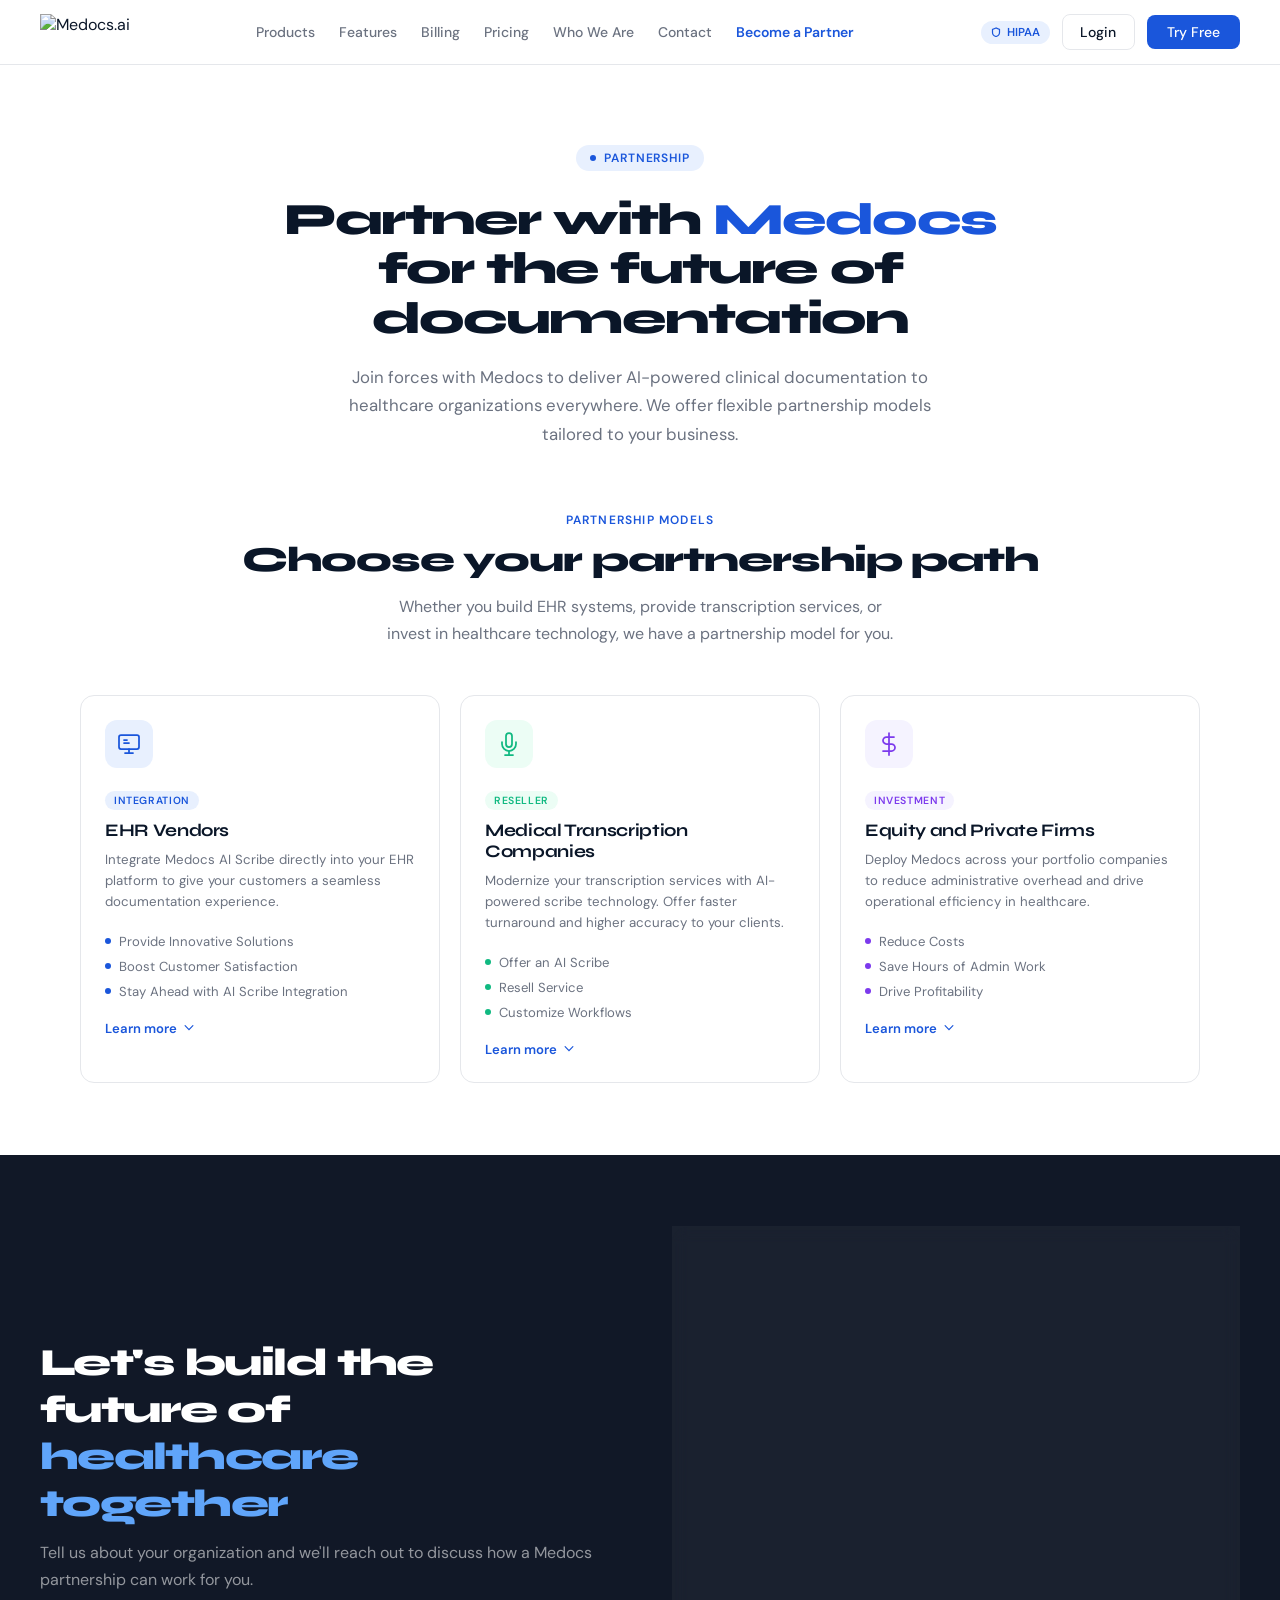
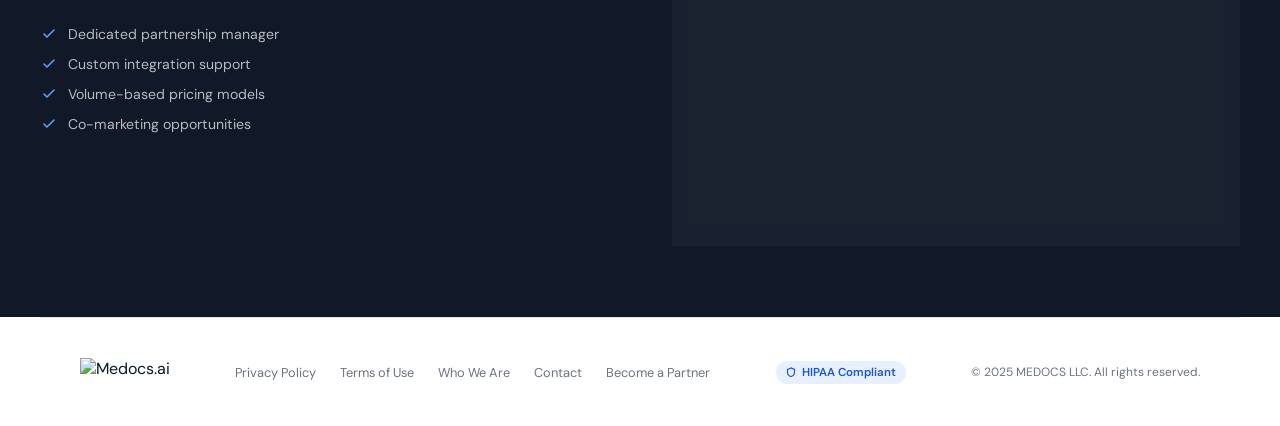
==== commit 25a53b44: "pulling existing version from main branch" ====
--- a/Medocs Website/become-partner/index.html
+++ b/Medocs Website/become-partner/index.html
@@ -1,569 +1,333 @@
-<!DOCTYPE html><html lang="en"><head><title>Become a Partner - Medocs | AI-Powered EHR Platform</title><meta http-equiv="Content-Type" content="text/html; charset=utf-8" /><meta name="keywords" content="Medocs,medocs,Transcribe,session,recording,medocs.ai,medocs ai,helping doctors,medical documentation" /><meta name="description" content="At Medocs, we believe in transforming healthcare documentation through cutting-edge AI and ambient listening technology. Our mission is to empower healthcare professionals by reducing the burden of clinical documentation, enabling them to focus on what truly matters—delivering exceptional patient care.
-
-We are always looking for strategic partnerships with healthcare institutions, technology providers, and industry leaders who share our vision of enhancing efficiency and accuracy in medical documentation. Whether you&#039;re a healthcare organization, EHR provider, or medical technology company, we’d love to explore opportunities to collaborate.
-
-Let’s work together to revolutionize the future of healthcare documentation. Fill out the form below, and our team will get in touch with you soon." /><meta property="og:description" content="At Medocs, we believe in transforming healthcare documentation through cutting-edge AI and ambient listening technology. Our mission is to empower healthcare professionals by reducing the burden of clinical documentation, enabling them to focus on what truly matters—delivering exceptional patient care.
-
-We are always looking for strategic partnerships with healthcare institutions, technology providers, and industry leaders who share our vision of enhancing efficiency and accuracy in medical documentation. Whether you&#039;re a healthcare organization, EHR provider, or medical technology company, we’d love to explore opportunities to collaborate.
-
-Let’s work together to revolutionize the future of healthcare documentation. Fill out the form below, and our team will get in touch with you soon." /><meta name="icbm" content="52.5200066,13.404954" /><meta name="geo.position" content="52.5200066;13.404954" /><meta name="geo.placename" content="Naperville" /><meta property="og:title" content="Become Partner - Medocs - Top Medical AI scribe for clinicians" /><meta property="og:type" content="website" /><meta property="og:locale" content="en" /><meta property="og:image" content="/images/1200x630/12423931/medocslogo.png" /><meta property="og:url" content="/become-partner" /><meta name="viewport" content="width=device-width, initial-scale=1" /><meta name="description" content="Medocs: AI-powered medical scribe that automates clinical documentation, supports 40+ languages, integrates with EHRs, and is HIPAA-compliant."><meta name="keywords" content="medical scribe, AI medical scribe, clinical documentation, EHR integration, HIPAA, medical transcription, multilingual medical notes"><meta name="author" content="Medocs"><!-- Canonical --><link rel="canonical" href="https://medocs.ai/"><!-- Open Graph (Facebook, LinkedIn previews) --><meta property="og:locale" content="en_US"><meta property="og:type" content="website"><meta property="og:title" content="Medocs — AI Medical Scribe | HIPAA-Compliant Clinical Notes"><meta property="og:description" content="Automate clinical documentation with Medocs — AI-driven transcription, ambient listening, EHR integration and multi-language support."><meta property="og:url" content="https://medocs.ai/"><meta property="og:site_name" content="Medocs"><!-- Replace with an absolute URL to your main preview image (1200x630 recommended) --><meta property="og:image" content="https://medocs.ai/path-to-og-image.jpg"><meta property="og:image:width" content="1200"><meta property="og:image:height" content="630"><!-- Twitter Card --><meta name="twitter:card" content="summary_large_image"><meta name="twitter:site" content="@MedocsAI"><meta name="twitter:creator" content="@MedocsAI"><meta name="twitter:title" content="Medocs — AI Medical Scribe | HIPAA-Compliant Clinical Notes"><meta name="twitter:description" content="Automate clinical documentation with Medocs — AI-driven transcription, ambient listening, EHR integration and multi-language support."><meta name="twitter:image" content="https://medocs.ai/path-to-og-image.jpg"><!-- Misc / Mobile --><meta name="theme-color" content="#0a6cff"><!-- Structured data (Organization + product/feature short summary) --><script type="application/ld+json">
-{
-  "@context": "https://schema.org",
-  "@type": "Organization",
-  "name": "Medocs",
-  "url": "https://medocs.ai/",
-  "logo": "https://medocs.ai/path-to-logo.png",
-  "sameAs": [
-    "https://www.linkedin.com/company/medocs-ai",
-    "https://twitter.com/MedocsAI"
-  ],
-  "contactPoint": [{
-    "@type": "ContactPoint",
-    "contactType": "customer support",
-    "email": "contact@medocs.ai",
-    "url": "https://medocs.ai/contact"
-  }]
+<!DOCTYPE html>
+<html lang="en">
+<head>
+<meta charset="UTF-8">
+<meta name="viewport" content="width=device-width, initial-scale=1.0">
+<title>Become a Partner — Medocs.ai | AI-Powered EHR Platform</title>
+<meta name="description" content="Partner with Medocs.ai to revolutionize healthcare documentation. Explore partnership opportunities for EHR vendors, medical transcription companies, and equity firms.">
+<meta property="og:title" content="Become a Partner — Medocs.ai">
+<meta property="og:description" content="Partner with Medocs.ai to revolutionize the future of healthcare documentation.">
+<meta property="og:image" content="https://app.medocs.ai/MedicalBusiness/Content/medocslogo.png">
+<link rel="icon" href="../images/favicon.ico" type="image/x-icon">
+<link rel="preconnect" href="https://fonts.googleapis.com">
+<link rel="preconnect" href="https://fonts.gstatic.com" crossorigin>
+<link href="https://fonts.googleapis.com/css2?family=Syne:wght@400;500;600;700;800&family=DM+Sans:ital,wght@0,300;0,400;0,500;0,600;0,700;1,400&display=swap" rel="stylesheet">
+<style>
+*{box-sizing:border-box;margin:0;padding:0;}
+:root{
+  --blue:#1a56db;--blue-light:#e8f0fe;--blue-mid:#2563eb;--blue-dark:#1e40af;
+  --dark:#0a1628;--charcoal:#111827;--slate:#1f2937;
+  --muted:#6b7280;--border:#e5e7eb;--surface:#f9fafb;
+  --white:#ffffff;--accent:#3b82f6;--accent-light:#60a5fa;
+  --success:#10b981;
 }
-</script><link rel="icon" type="image/png" href="/images/16x16/12606855/favicon.png" sizes="16x16"><link rel="icon" type="image/png" href="/images/32x32/12606855/favicon.png" sizes="32x32"><link rel="icon" type="image/png" href="/images/96x96/12606855/favicon.png" sizes="96x96"><link rel="apple-touch-icon-precomposed" sizes="152x152" href="/images/152x152/12606855/favicon.png"><link rel="preconnect" href="" /><link rel="stylesheet" type="text/css" media="screen" href="/webcard/static/app.min.1761590887.css"/><link rel="stylesheet" type="text/css" media="screen" href="/css/custom.251023234853.css" id="customcss"/>
-<link rel="stylesheet" href="/css/custom-modern.css"><link rel="canonical" href="/become-partner"/><script>if (!webcard) var webcard={};webcard.id=1052959;webcard.moduleId=11387543;webcard.culture="en";webcard.type=2;webcard.isEdit=false;webcard.isPreview=true;webcard.isMobile=/Android|webOS|iPhone|iPad|iPod|BlackBerry/i.test(navigator.userAgent);webcard.isTouch='ontouchstart' in window || navigator.msMaxTouchPoints > 0;webcard.googleMapsEmbedApiKey='AIzaSyDoOLq_ts27g3vEog9sGYB0GJSyWBDK9gs';webcard.googleMapsApiKey='';webcard.apiHost=location.host + '/api.php';var extraPath='';</script><link rel="preload" as="style" href="/g/fonts.css?family=PT+Sans:regular,700%7CRoboto+Slab:300,regular,700%7CNoto+Sans+JP:300,regular,700&amp;subset=latin&amp;display=swap" /><link rel="stylesheet" media="print" onload="this.media='all'" href="/g/fonts.css?family=PT+Sans:regular,700%7CRoboto+Slab:300,regular,700%7CNoto+Sans+JP:300,regular,700&amp;subset=latin&amp;display=swap" /><style>figure{margin:0}.stars{      width: 25px;    height: 20px;  }    .stars svg {    fill: #fff;    filter: drop-shadow(0 0 4px rgba(255, 255, 255, 0.8));}    .ask-ai-btn {    position: relative;    font-family: 'Poppins', sans-serif;    font-weight: 700;    color: #fff;    background: linear-gradient(45deg, #007BFF, #6A00FF, #FF0080);    background-size: 300% 300%;    padding: 8px 16px;    justify-content: center;    border-radius: 50px;    display: flex;     text-decoration: none;     width: 200px;    align-items: center;    gap: 0px;    box-shadow: 0 4px 15px rgba(0, 123, 255, 0.4);    transition: transform 0.3s ease, box-shadow 0.3s ease;    animation: gradientFlow 5s ease infinite;}                                        .ask-ai-btn:hover {                                            color: #fff;                                            transform: translateY(-3px);                                            box-shadow: 0 6px 20px rgba(0, 123, 255, 0.6);                                            text-decoration: none; /* Prevent underline on hover */                                        }                                    /* Gradient animation */                                    @keyframes gradientFlow {                                        0% {                                            background-position: 0% 50%;                                        }                                        50% {                                            background-position: 100% 50%;                                        }                                        100% {                                            background-position: 0% 50%;                                        }                                    }                                    /* Stars container */                                    .stars {                                      margin-top:-5px;                                        animation: sparkle 2s infinite ease-in-out;                                    }                                    /* Star animation */                                    @keyframes sparkle {                                        0%, 100% {                                            opacity: 1;                                            transform: scale(1);                                        }                                        50% {                                            opacity: 0.6;                                            transform: scale(1.2);                                        }                                    }                                    .stars svg {                                        fill: #fff;                                        filter: drop-shadow(0 0 4px rgba(255,255,255,0.8));                                    }                                        .myButtons{            padding:8px 16px;            border-radius: 150px;    width: 200px;    color:#fff;    border-style: solid;    border-width: 1px;        }                        /* Tablet (<= 1024px) */@media (max-width: 1024px) {  .myButtons{    width: 150px;   /* shrink buttons */    font-size: 14px;    padding: 8px 12px;  }    img[src*="medocslogo"] {    max-width: 200px; /* shrink logo */  }}/* Mobile (<= 768px) */@media (max-width: 768px) {  .myButtons {    width: 120px;   /* keep buttons equal */    font-size: 13px;    padding: 6px 10px;  }   img[src*="medocslogo"] {    max-width: 150px; /* smaller logo */  }  /* Keep buttons centered */  .myButtons,  .ask-ai-btn {    text-align: center;  }} #ed-889611454 > .inner { place-content: center; align-items: center; } #ed-889611454 { position: sticky; } #ed-889611463 { flex-basis: auto; flex-grow: 1; padding: 15px 0px; } #ed-889611466 { flex-grow: 1; flex-basis: auto; } #ed-889611466 > .inner { place-content: center flex-end; align-items: center; } @media screen and (max-width: 975px) {  #ed-889611466 > .inner { justify-content: space-evenly; padding: 20px 0px; }} @media screen and (max-width: 575px) {  #ed-889611466 > .inner { justify-content: space-between; padding: 15px 0px 15px 20px; }} #ed-889631428 > .inner { justify-content: space-between; align-items: center; } #ed-578798329 { margin: 150px 0px 0px; } @media screen and (max-width: 575px) {  #ed-578798329 { margin: 190px 0px 0px; }} p{    color:#474747;}ul li {  margin-bottom: 10px; /* Adjust the value as needed */}.readmore-button {    margin-top:30px;    margin-bottom:30px;  background-color: #e74a3b; /* Blue color */  color: white;  border: none;  padding: 10px 20px;  font-size: 16px;  border-radius: 100px;  cursor: pointer;  transition: background-color 0.3s ease, transform 0.2s ease;}.readmore-button:hover {  background-color: #f1395a; /* Darker blue on hover */  transform: scale(1.05); /* Slight zoom effect */}.readmore-button:active {  transform: scale(0.98); /* Press effect */}  .cards-container {    display: flex;    flex-wrap: wrap;    justify-content: space-between;    gap: 20px;  }.my-full-width-card{    box-shadow: 0 4px 8px 0 rgba(0,0,0,0.2);    border-radius: 15px;    overflow: hidden; }  .my-card {    flex: 1 1 calc(33.333% - 20px);    max-width: calc(33.333% - 20px);    box-shadow: 0 4px 8px 0 rgba(0,0,0,0.2);    transition: 0.3s;    border-radius: 15px;    overflow: hidden;  }  .my-container {    padding: 16px;    text-align: center;  }  /* Responsive Design */  @media screen and (max-width: 992px) {    .my-card {      flex: 1 1 calc(50% - 20px);      max-width: calc(50% - 20px);    }  }  @media screen and (max-width: 600px) {    .my-card {      flex: 1 1 100%;      max-width: 100%;    }  } #divEhrVendor{    display: none;}p{    color:#474747;}ul li {  margin-bottom: 10px; /* Adjust the value as needed */}.readmore-button {    margin-top:30px;    margin-bottom:30px;  background-color: #e74a3b; /* Blue color */  color: white;  border: none;  padding: 10px 20px;  font-size: 16px;  border-radius: 100px;  cursor: pointer;  transition: background-color 0.3s ease, transform 0.2s ease;}.readmore-button:hover {  background-color: #f1395a; /* Darker blue on hover */  transform: scale(1.05); /* Slight zoom effect */}.readmore-button:active {  transform: scale(0.98); /* Press effect */}  .cards-container {    display: flex;    flex-wrap: wrap;    justify-content: space-between;    gap: 20px;  }.my-full-width-card{    box-shadow: 0 4px 8px 0 rgba(0,0,0,0.2);    border-radius: 15px;    overflow: hidden; }  .my-card {    flex: 1 1 calc(33.333% - 20px);    max-width: calc(33.333% - 20px);    box-shadow: 0 4px 8px 0 rgba(0,0,0,0.2);    transition: 0.3s;    border-radius: 15px;    overflow: hidden;  }  .my-container {    padding: 16px;    text-align: center;  }  /* Responsive Design */  @media screen and (max-width: 992px) {    .my-card {      flex: 1 1 calc(50% - 20px);      max-width: calc(50% - 20px);    }  }  @media screen and (max-width: 600px) {    .my-card {      flex: 1 1 100%;      max-width: 100%;    }  } #ed-578798335 > .inner { padding: 70px 0px 10px; } #ed-578798335 { margin: 0px; box-shadow: none; } @media screen and (max-width: 575px) {  #ed-578798335 > .inner { padding: 50px 10px 10px; }} #ed-581664585 { margin: 10px 0px 0px; } #ed-581664579 > .inner { padding: 70px 0px 10px; } #ed-581664579 { margin: 0px; box-shadow: none; } @media screen and (max-width: 575px) {  #ed-581664579 > .inner { padding: 50px 10px 10px; }} #ed-578800916 { margin: 0px 0px 50px; } #ed-578800838 a.button { width: 100%; border-radius: 20px; } #ed-578800838 { margin: 20px 0px 0px; flex-basis: 100%; flex-grow: 1; } #ed-578800814 > form { padding: 20px; } #ed-578800814 { flex-basis: 75%; border-radius: 20px; } #ed-578800811 > .inner { padding: 0px 50px 50px; justify-content: center; } #ed-578800811 { margin: 0px; box-shadow: rgba(0, 0, 0, 0.2) 2px 2px 4px 0px; } @media screen and (max-width: 575px) {  #ed-578800811 > .inner { padding: 50px 10px 10px; }} #ed-578798377 { flex-basis: 100%; } #ed-578798326 { margin: 0px; } .wv-page-8994334-en{    margin-bottom:0;}</style><link rel="preconnect" href="https://fonts.googleapis.com"><link rel="preconnect" href="https://fonts.gstatic.com" crossorigin><link rel="stylesheet" href="https://fonts.googleapis.com/css2?family=Inter:wght@300;400;500;600;700;800&display=swap">
-</head><body class="page-11387543 pagelayout-1 slogan culture-en"><div class="ed-element ed-container full-width" style="background-color: rgb(255, 255, 255); background-size: auto;" id="ed-578798386"><div class="inner"><div class="ed-element ed-reference ed-reference-container menu-wrapper wv-overflow_visible preset-menu-v2-default full-widthwv-clone full-width" style="background: linear-gradient(90deg, rgb(255, 255, 255) 0%, rgb(132, 177, 234) 100%) 0% 0% / auto;" id="ed-889631428" data-reference="889611451"><div class="inner"><div class="ed-element ed-container full-width" style="background-color: rgb(255, 255, 255); background-size: auto;" id="ed-889611454"><div class="inner"><div class="ed-element ed-html" id="ed-889611457"><div style="display:flex;justify-content:space-between;align-items:center;padding:20px 10px;flex-wrap:wrap;gap:10px;">
-    
-    <!-- Logo -->
-    <img src="https://app.medocs.ai/MedicalBusiness/Content/medocslogo.png?v=3.0" style="max-width:250px;width:100%;">
-    
-    <!-- Buttons -->
-    <div style="display:flex;flex-wrap:wrap;justify-content:center;align-items:center;gap:8px;">
-        
-        <a class="myButtons" style="background-color: rgb(78, 115, 223);border-color:#fff;padding:8px 16px;" href="https://app.medocs.ai/dashboard">Login</a> 
-        
-        <a class="myButtons" href="https://app.medocs.ai/sign-up" style="background-color: rgb(28, 200, 138);border-color:#fff;padding:8px 16px;">
-           Try for free</a>
-        
-        <a target="_blank" href="https://app.medocs.ai/ask-medocs-ai" class="ask-ai-btn" style="display:flex;align-items:center;gap:5px;padding:8px 16px;border:1px solid #ccc;">
-            <span class="stars">
-                <svg width="20" height="20" viewBox="0 0 24 24">
-                    <path d="M12 2l2.9 6.8 7.1.6-5.3 4.6 1.6 7-6.3-3.8-6.3 3.8 1.6-7-5.3-4.6 7.1-.6z"></path>
-                </svg>
-            </span>  
-            Ask Medocs AI
-        </a>
-    </div>
+html{scroll-behavior:smooth;}
+body{font-family:'DM Sans',sans-serif;color:var(--dark);background:var(--white);-webkit-font-smoothing:antialiased;}
+a{text-decoration:none;color:inherit;}
+ul{list-style:none;}
+img{max-width:100%;height:auto;}
+
+/* NAV */
+.nav{display:flex;align-items:center;justify-content:space-between;padding:0.875rem 2.5rem;border-bottom:1px solid var(--border);position:sticky;top:0;background:rgba(255,255,255,0.97);backdrop-filter:blur(12px);z-index:100;}
+.nav-logo{display:flex;align-items:center;gap:0;}
+.nav-logo img{height:36px;}
+.nav-links{display:flex;align-items:center;gap:1.5rem;}
+.nav-link{font-size:0.875rem;color:var(--muted);font-weight:500;transition:color 0.2s;}
+.nav-link:hover{color:var(--dark);}
+.nav-link.active{color:var(--blue);font-weight:600;}
+.nav-actions{display:flex;align-items:center;gap:0.75rem;}
+.hipaa-nav{display:flex;align-items:center;gap:6px;font-size:0.72rem;font-weight:600;color:var(--blue);background:var(--blue-light);padding:4px 10px;border-radius:20px;}
+.btn-ghost{font-size:0.875rem;padding:0.5rem 1.1rem;border:1.5px solid var(--border);border-radius:8px;background:transparent;cursor:pointer;font-family:'DM Sans',sans-serif;font-weight:500;color:var(--dark);transition:all 0.2s;}
+.btn-ghost:hover{border-color:var(--blue);color:var(--blue);}
+.btn-primary{font-size:0.875rem;padding:0.5rem 1.25rem;border-radius:8px;background:var(--blue);color:white;border:none;cursor:pointer;font-family:'DM Sans',sans-serif;font-weight:500;transition:all 0.2s;}
+.btn-primary:hover{background:var(--dark);}
+.mobile-toggle{display:none;background:none;border:none;cursor:pointer;padding:8px;flex-direction:column;gap:5px;}
+.mobile-toggle span{display:block;width:22px;height:2px;background:var(--dark);border-radius:2px;transition:all 0.2s;}
+
+/* HERO */
+.partner-hero{padding:5rem 2.5rem 4rem;text-align:center;max-width:800px;margin:0 auto;}
+.hero-eyebrow{display:inline-flex;align-items:center;gap:8px;font-size:0.75rem;font-weight:600;letter-spacing:0.08em;text-transform:uppercase;color:var(--blue);background:var(--blue-light);padding:5px 14px;border-radius:20px;margin-bottom:1.5rem;}
+.hero-eyebrow-dot{width:6px;height:6px;border-radius:50%;background:var(--blue);animation:pulse-dot 2s infinite;}
+@keyframes pulse-dot{0%,100%{opacity:1;transform:scale(1);}50%{opacity:0.5;transform:scale(0.8);}}
+.partner-hero h1{font-family:'Syne',sans-serif;font-size:2.8rem;font-weight:800;line-height:1.1;letter-spacing:-0.04em;color:var(--dark);margin-bottom:1.25rem;}
+.partner-hero h1 em{font-style:normal;color:var(--blue);}
+.partner-hero-sub{font-size:1.05rem;color:var(--muted);line-height:1.7;max-width:600px;margin:0 auto;}
+
+/* SECTIONS */
+.section{padding:4.5rem 2.5rem;max-width:1200px;margin:0 auto;}
+.section-header{margin-bottom:3rem;}
+.section-header.center{text-align:center;}
+.section-eyebrow{font-size:0.75rem;font-weight:600;letter-spacing:0.1em;text-transform:uppercase;color:var(--blue);margin-bottom:0.75rem;}
+.section-title{font-family:'Syne',sans-serif;font-size:2.2rem;font-weight:800;letter-spacing:-0.03em;color:var(--dark);line-height:1.15;margin-bottom:0.75rem;}
+.section-sub{font-size:1rem;color:var(--muted);max-width:520px;line-height:1.7;}
+.section-header.center .section-sub{margin:0 auto;}
+
+/* PARTNER CARDS */
+.partners-grid{display:grid;grid-template-columns:repeat(3,1fr);gap:1.25rem;}
+.partner-card{background:var(--white);border:1px solid var(--border);border-radius:14px;padding:1.5rem;transition:all 0.25s;cursor:default;position:relative;overflow:hidden;}
+.partner-card::before{content:'';position:absolute;top:0;left:0;right:0;height:3px;background:linear-gradient(90deg,var(--blue),var(--accent-light));transform:scaleX(0);transform-origin:left;transition:transform 0.3s;}
+.partner-card:hover{border-color:var(--blue);transform:translateY(-3px);box-shadow:0 12px 32px rgba(26,86,219,0.1);}
+.partner-card:hover::before{transform:scaleX(1);}
+.partner-icon{width:48px;height:48px;border-radius:12px;display:flex;align-items:center;justify-content:center;margin-bottom:1.25rem;}
+.partner-icon svg{width:24px;height:24px;}
+.partner-card-tag{font-size:0.65rem;font-weight:600;letter-spacing:0.06em;text-transform:uppercase;padding:3px 9px;border-radius:10px;display:inline-block;margin-bottom:0.6rem;}
+.partner-card-name{font-family:'Syne',sans-serif;font-size:1.1rem;font-weight:700;color:var(--dark);margin-bottom:0.5rem;letter-spacing:-0.02em;}
+.partner-card-desc{font-size:0.83rem;color:var(--muted);line-height:1.6;margin-bottom:1.25rem;}
+.partner-checklist{display:flex;flex-direction:column;gap:8px;margin-bottom:1.25rem;}
+.check-item{display:flex;align-items:center;gap:8px;font-size:0.82rem;color:var(--muted);}
+.check-dot{width:6px;height:6px;border-radius:50%;flex-shrink:0;}
+.partner-toggle{background:none;border:none;font-size:0.82rem;font-weight:600;color:var(--blue);cursor:pointer;font-family:'DM Sans',sans-serif;display:flex;align-items:center;gap:5px;padding:0;transition:color 0.2s;}
+.partner-toggle:hover{color:var(--dark);}
+.partner-toggle svg{width:14px;height:14px;transition:transform 0.25s;}
+.partner-toggle.open svg{transform:rotate(180deg);}
+.partner-expanded{display:none;margin-top:1rem;padding-top:1rem;border-top:1px solid var(--border);font-size:0.82rem;color:var(--muted);line-height:1.7;}
+.partner-expanded.open{display:block;}
+
+/* DEMO / CONTACT FORM */
+.contact-band{background:var(--charcoal);padding:4.5rem 2.5rem;}
+.contact-inner{max-width:1200px;margin:0 auto;display:grid;grid-template-columns:1fr 1fr;gap:4rem;align-items:center;}
+.contact-text h2{font-family:'Syne',sans-serif;font-size:2.4rem;font-weight:800;color:white;letter-spacing:-0.04em;margin-bottom:0.75rem;}
+.contact-text h2 em{font-style:normal;color:var(--accent-light);}
+.contact-text p{font-size:1rem;color:rgba(255,255,255,0.55);margin-bottom:2rem;line-height:1.7;}
+.contact-perks{display:flex;flex-direction:column;gap:12px;}
+.contact-perks li{display:flex;align-items:center;gap:10px;font-size:0.88rem;color:rgba(255,255,255,0.7);}
+.contact-perks li svg{flex-shrink:0;}
+.contact-form{background:rgba(255,255,255,0.04);border:1px solid rgba(255,255,255,0.08);border-radius:16px;padding:2rem;backdrop-filter:blur(8px);}
+.contact-form h3{font-family:'Syne',sans-serif;font-size:1.2rem;font-weight:700;color:white;margin-bottom:1.5rem;}
+.form-group{margin-bottom:1rem;}
+.form-group label{display:block;font-size:0.78rem;font-weight:500;color:rgba(255,255,255,0.6);margin-bottom:5px;}
+.form-group input,.form-group textarea{width:100%;padding:0.7rem 1rem;background:rgba(255,255,255,0.05);border:1px solid rgba(255,255,255,0.12);border-radius:8px;color:white;font-size:0.88rem;font-family:'DM Sans',sans-serif;outline:none;transition:border-color 0.2s;}
+.form-group input::placeholder,.form-group textarea::placeholder{color:rgba(255,255,255,0.25);}
+.form-group input:focus,.form-group textarea:focus{border-color:var(--accent-light);}
+.form-row{display:grid;grid-template-columns:1fr 1fr;gap:1rem;}
+.form-privacy{display:flex;align-items:flex-start;gap:8px;margin-bottom:1.25rem;margin-top:0.5rem;}
+.form-privacy input[type="checkbox"]{margin-top:3px;accent-color:var(--blue);width:16px;height:16px;flex-shrink:0;cursor:pointer;}
+.form-privacy label{font-size:0.78rem;color:rgba(255,255,255,0.5);line-height:1.5;cursor:pointer;}
+.form-privacy label a{color:var(--accent-light);text-decoration:underline;}
+.form-submit{width:100%;padding:0.8rem;border-radius:10px;background:var(--blue);color:white;border:none;font-size:0.9rem;font-weight:500;font-family:'DM Sans',sans-serif;cursor:pointer;transition:all 0.2s;}
+.form-submit:hover{background:var(--accent-light);}
+.form-submit:disabled{opacity:0.5;cursor:not-allowed;}
+.form-response{margin-top:8px;font-size:0.82rem;color:var(--success);min-height:20px;}
+
+/* FOOTER */
+.footer{padding:2.5rem 2.5rem;border-top:1px solid var(--border);display:flex;align-items:center;justify-content:space-between;max-width:1200px;margin:0 auto;flex-wrap:wrap;gap:1rem;}
+.footer-brand{display:flex;align-items:center;gap:8px;}
+.footer-brand img{height:28px;}
+.footer-links{display:flex;gap:1.5rem;flex-wrap:wrap;}
+.footer-link{font-size:0.8rem;color:var(--muted);transition:color 0.2s;}
+.footer-link:hover{color:var(--blue);}
+.footer-hipaa{display:flex;align-items:center;gap:6px;font-size:0.72rem;font-weight:600;color:var(--blue);background:var(--blue-light);padding:4px 10px;border-radius:12px;}
+.footer-copy{font-size:0.75rem;color:var(--muted);}
+
+/* RESPONSIVE */
+@media(max-width:1024px){
+  .partners-grid{grid-template-columns:repeat(2,1fr);}
+  .contact-inner{grid-template-columns:1fr;}
+  .footer{flex-direction:column;text-align:center;gap:1rem;}
+}
+@media(max-width:768px){
+  .nav-links{display:none;position:absolute;top:100%;left:0;right:0;background:white;flex-direction:column;padding:16px 24px;border-bottom:1px solid var(--border);box-shadow:0 8px 24px rgba(0,0,0,0.08);}
+  .nav-links.open{display:flex;}
+  .mobile-toggle{display:flex;}
+  .partner-hero{padding:3rem 1.5rem 2.5rem;}
+  .partner-hero h1{font-size:2rem;}
+  .section{padding:3rem 1.5rem;}
+  .partners-grid{grid-template-columns:1fr;}
+  .form-row{grid-template-columns:1fr;}
+  .contact-band{padding:3rem 1.5rem;}
+  .footer-links{justify-content:center;}
+}
+</style>
+</head>
+<body>
+
+<!-- NAV -->
+<nav class="nav">
+  <a class="nav-logo" href="../"><img src="https://app.medocs.ai/MedicalBusiness/Content/medocslogo.png" alt="Medocs.ai"></a>
+  <div class="nav-links" id="navLinks">
+    <a class="nav-link" href="../#products">Products</a>
+    <a class="nav-link" href="../#features">Features</a>
+    <a class="nav-link" href="../#billing">Billing</a>
+    <a class="nav-link" href="../#pricing">Pricing</a>
+    <a class="nav-link" href="../who-we-are/">Who We Are</a>
+    <a class="nav-link" href="../#demo">Contact</a>
+    <a class="nav-link active" href="./">Become a Partner</a>
+  </div>
+  <div class="nav-actions">
+    <div class="hipaa-nav">
+      <svg width="10" height="10" viewBox="0 0 10 10" fill="none"><path d="M5 1L1.5 2.5v3C1.5 7.5 3 9 5 9.5c2-.5 3.5-2 3.5-4v-3L5 1z" stroke="currentColor" stroke-width="1.2"/></svg>
+      HIPAA
+    </div>
+    <a class="btn-ghost" href="https://app.medocs.ai/dashboard">Login</a>
+    <a class="btn-primary" href="https://app.medocs.ai/sign-up">Try Free</a>
+  </div>
+  <button class="mobile-toggle" id="mobileToggle" aria-label="Toggle menu"><span></span><span></span><span></span></button>
+</nav>
+
+<!-- HERO -->
+<div class="partner-hero">
+  <div class="hero-eyebrow"><span class="hero-eyebrow-dot"></span>Partnership</div>
+  <h1>Partner with <em>Medocs</em> for the future of documentation</h1>
+  <p class="partner-hero-sub">Join forces with Medocs to deliver AI-powered clinical documentation to healthcare organizations everywhere. We offer flexible partnership models tailored to your business.</p>
 </div>
 
-    
-    
-</div></div></div><div class="ed-element ed-container full-width wv-boxed" style="background: linear-gradient(90deg, rgb(255, 255, 255) 0%, rgb(132, 177, 234) 100%) 0% 0% / auto;" id="ed-889611460"><div class="inner"><nav class="ed-element ed-menu wv-custom" id="ed-889611463"><ul class="menu-level-0"><li class="wv-page-8994334-en first"><a href="/" class="wv-page-8994334-en first">Home</a></li><li class="md-has-dropdown"><a href="/#ed-ehr-platform-section" class="wv-link-elm">Platform</a><ul class="md-dropdown"><li><a href="/#ed-ehr-platform-section" class="wv-link-elm">EHR Platform</a></li><li><a href="/#ed-454689796" class="wv-link-elm">AI Solutions</a></li><li><a href="/#ed-billing-rcm-section" class="wv-link-elm">Billing &amp; RCM</a></li><li><a href="/#ed-454689796" class="wv-link-elm">Products</a></li></ul></li><li class="md-has-dropdown"><a href="/#ed-467986544" class="wv-link-elm">Solutions</a><ul class="md-dropdown"><li><a href="/#ed-467986544" class="wv-link-elm">Key Benefits</a></li><li><a href="/#ed-468017109" class="wv-link-elm">Features</a></li><li><a href="/#ed-467996825" class="wv-link-elm">FAQ</a></li></ul></li><li><a href="/#ed-450729157" class="wv-link-elm">Pricing</a></li><li class="wv-page-9379027-en"><a href="/who-we-are" class="wv-page-9379027-en">Who We Are</a></li><li><a href="/#ed-450729157" class="wv-link-elm">Contact Us</a></li><li class="wv-page-11387543-en end"><a class="button button-variant-secondary wv-page-11387543-en last" href="/become-partner">Become a Partner</a></li></ul></nav></div></div><div class="ed-element ed-container mobile-cont wv-overflow_visible full-width" style="background: linear-gradient(90deg, rgb(255, 255, 255) 0%, rgb(132, 177, 234) 100%) 0% 0% / auto;" id="ed-889611466"><div class="inner"><div class="ed-element ed-html menu-trigger color-black" id="ed-889611469"><div style="color:#000;" class="menu-trigger-box"><div style="color:#000;" class="menu-trigger-inner"></div></div></div></div></div></div></div></div></div><div class="ed-element ed-container" id="ed-578798326"><div class="inner"><div class="ed-element ed-container wv-spacer wv-boxed" style="background: linear-gradient(90deg, rgb(255, 255, 255) 0%, rgb(132, 177, 234) 100%) 0% 0% / auto;" id="ed-578798329"><div class="inner"><div class="ed-element ed-headline custom-theme" id="ed-578798332"><h1><span style="color: rgb(51, 51, 51);"><strong>Partner with Medocs for the future of documentation</strong></span></h1></div></div></div><div class="ed-element ed-container wv-spacer wv-boxed" id="ed-578798335"><div class="inner"><div class="ed-element ed-html" id="ed-581674511">
-
-
-          
-          
-    
-          
-
-
-</div><div class="ed-element ed-html" id="ed-581731536"><div class="cards-container">
-  <div class="my-card">
-    <img src="https://app.medocs.ai/content/emr.png" style="width:100%;height:200px;">
-    <div class="my-container">
-      <h4><b>Electronic Health Records (EHR) Vendors</b></h4>
-  
-      <div style="color:#000;text-align:left;margin-top:10px;border-top:1px solid #ddd;padding-top:10px;">
-          <ul>
-              <li>
-                   Provide Innovative Solutions to Elevate Client Experience
-              </li>
-                <li>
-               Boost Customer Satisfaction and Retention
-              </li>
-                <li>
-                  Stay Ahead in the Market with AI Scribe Integration
-              </li>
-          </ul>
-         
-          </div>
-       
-         
-        
-          
-    </div>
-  </div>
-<div class="my-card">
-    <img src="https://app.medocs.ai/content/medicaltranscriptioncompanies.png" style="width:100%;height:200px;">
-    <div class="my-container">
-      <h4><b>Medical Transcription Companies</b></h4>
-  
-      <div style="color:#000;text-align:left;margin-top:10px;border-top:1px solid #ddd;padding-top:10px;">
-          <ul>
-              <li>
-                   Offer a AI Scribe
-              </li>
-                <li>
-               Resell Our AI-Powered Scribe Service to Your Clients
-              </li>
-                <li>
-                  Customize Workflows and Reporting for Efficient Client Management
-              </li>
-          </ul>
-         
-          </div>
-       
-         
-        
-          
-    </div>
-  </div>
-<div class="my-card">
-    <img src="https://app.medocs.ai/content/equityAndPrivateFirms.png" style="width:100%;height:200px;">
-    <div class="my-container">
-      <h4><b>Equity and Private Firms</b></h4>
-  
-      <div style="color:#000;text-align:left;margin-top:10px;border-top:1px solid #ddd;padding-top:10px;">
-          <ul>
-              <li>
-                   Reduce Costs with Automated Medical Documentation
-              </li>
-                <li>
-        Save Hours of Administrative Work Per Provider Daily, Enhancing
-Efficiency and Patient Throughput
-              </li>
-                <li>
-                 Drive Profitability by Streamlining Patient Interactions and Documentation
-              </li>
-          </ul>
-         
-          </div>
-       
-         
-        
-          
-    </div>
+<!-- PARTNERSHIP CARDS -->
+<div class="section" style="padding-top:0;">
+  <div class="section-header center">
+    <div class="section-eyebrow">Partnership Models</div>
+    <div class="section-title">Choose your partnership path</div>
+    <div class="section-sub">Whether you build EHR systems, provide transcription services, or invest in healthcare technology, we have a partnership model for you.</div>
+  </div>
+  <div class="partners-grid">
+
+    <!-- EHR Vendors -->
+    <div class="partner-card">
+      <div class="partner-icon" style="background:var(--blue-light);">
+        <svg viewBox="0 0 24 24" fill="none" stroke="var(--blue)" stroke-width="1.75" stroke-linecap="round" stroke-linejoin="round"><rect x="2" y="3" width="20" height="14" rx="2"/><line x1="8" y1="21" x2="16" y2="21"/><line x1="12" y1="17" x2="12" y2="21"/><path d="M7 8h3M7 11h5"/></svg>
+      </div>
+      <div class="partner-card-tag" style="background:var(--blue-light);color:var(--blue);">Integration</div>
+      <div class="partner-card-name">EHR Vendors</div>
+      <div class="partner-card-desc">Integrate Medocs AI Scribe directly into your EHR platform to give your customers a seamless documentation experience.</div>
+      <div class="partner-checklist">
+        <div class="check-item"><span class="check-dot" style="background:var(--blue);"></span>Provide Innovative Solutions</div>
+        <div class="check-item"><span class="check-dot" style="background:var(--blue);"></span>Boost Customer Satisfaction</div>
+        <div class="check-item"><span class="check-dot" style="background:var(--blue);"></span>Stay Ahead with AI Scribe Integration</div>
+      </div>
+      <button class="partner-toggle" onclick="toggleExpand(this)">Learn more <svg viewBox="0 0 18 18" fill="none"><path d="M4 6l5 5 5-5" stroke="currentColor" stroke-width="1.5" stroke-linecap="round"/></svg></button>
+      <div class="partner-expanded">Embed Medocs ambient AI scribe technology within your existing EHR product. Our API-first approach lets you offer real-time note generation, specialty-aware templates, and voice-to-documentation workflows without rebuilding your platform. We provide full technical support, co-branded launch materials, and shared success metrics.</div>
+    </div>
+
+    <!-- Medical Transcription Companies -->
+    <div class="partner-card">
+      <div class="partner-icon" style="background:#ecfdf5;">
+        <svg viewBox="0 0 24 24" fill="none" stroke="var(--success)" stroke-width="1.75" stroke-linecap="round" stroke-linejoin="round"><path d="M12 1a3 3 0 00-3 3v8a3 3 0 006 0V4a3 3 0 00-3-3z"/><path d="M19 10v2a7 7 0 01-14 0v-2"/><line x1="12" y1="19" x2="12" y2="23"/><line x1="8" y1="23" x2="16" y2="23"/></svg>
+      </div>
+      <div class="partner-card-tag" style="background:#ecfdf5;color:var(--success);">Reseller</div>
+      <div class="partner-card-name">Medical Transcription Companies</div>
+      <div class="partner-card-desc">Modernize your transcription services with AI-powered scribe technology. Offer faster turnaround and higher accuracy to your clients.</div>
+      <div class="partner-checklist">
+        <div class="check-item"><span class="check-dot" style="background:var(--success);"></span>Offer an AI Scribe</div>
+        <div class="check-item"><span class="check-dot" style="background:var(--success);"></span>Resell Service</div>
+        <div class="check-item"><span class="check-dot" style="background:var(--success);"></span>Customize Workflows</div>
+      </div>
+      <button class="partner-toggle" onclick="toggleExpand(this)">Learn more <svg viewBox="0 0 18 18" fill="none"><path d="M4 6l5 5 5-5" stroke="currentColor" stroke-width="1.5" stroke-linecap="round"/></svg></button>
+      <div class="partner-expanded">White-label or co-brand Medocs AI scribe as an extension of your current transcription offering. Reduce manual transcription overhead, offer your clients real-time AI-generated notes, and create new revenue streams with custom workflow configurations for each specialty and practice.</div>
+    </div>
+
+    <!-- Equity and Private Firms -->
+    <div class="partner-card">
+      <div class="partner-icon" style="background:#f5f3ff;">
+        <svg viewBox="0 0 24 24" fill="none" stroke="#7c3aed" stroke-width="1.75" stroke-linecap="round" stroke-linejoin="round"><line x1="12" y1="1" x2="12" y2="23"/><path d="M17 5H9.5a3.5 3.5 0 000 7h5a3.5 3.5 0 010 7H6"/></svg>
+      </div>
+      <div class="partner-card-tag" style="background:#f5f3ff;color:#7c3aed;">Investment</div>
+      <div class="partner-card-name">Equity and Private Firms</div>
+      <div class="partner-card-desc">Deploy Medocs across your portfolio companies to reduce administrative overhead and drive operational efficiency in healthcare.</div>
+      <div class="partner-checklist">
+        <div class="check-item"><span class="check-dot" style="background:#7c3aed;"></span>Reduce Costs</div>
+        <div class="check-item"><span class="check-dot" style="background:#7c3aed;"></span>Save Hours of Admin Work</div>
+        <div class="check-item"><span class="check-dot" style="background:#7c3aed;"></span>Drive Profitability</div>
+      </div>
+      <button class="partner-toggle" onclick="toggleExpand(this)">Learn more <svg viewBox="0 0 18 18" fill="none"><path d="M4 6l5 5 5-5" stroke="currentColor" stroke-width="1.5" stroke-linecap="round"/></svg></button>
+      <div class="partner-expanded">Introduce Medocs AI-powered EHR and documentation to your portfolio of healthcare practices. Track ROI with concrete metrics: reduced documentation time, increased patient throughput, faster claim submissions, and improved clinician retention. We provide dedicated onboarding and volume-based pricing.</div>
+    </div>
+
   </div>
 </div>
 
- <button onclick="
-  let btn = document.getElementById(&quot;btnReadMoreEhrVendor&quot;);
-  let div = document.getElementById(&quot;divEhrVendor&quot;);
-
-  if (btn.innerHTML.trim() === &quot;Show Less&quot;) {
-    btn.innerHTML = &quot;Read More&quot;;
-    div.style.display = &quot;none&quot;; // Hide the div
-  } else {
-    btn.innerHTML = &quot;Show Less&quot;;
-    div.style.display = &quot;block&quot;; // Show the div
-  }" id="btnReadMoreEhrVendor" class="readmore-button">Read More</button>
-          
-          
-    <div id="divEhrVendor">
-  <div class="my-full-width-card">
-   
-    <div class="my-container">
-          <div style="margin-top:20px;text-align:left;">
-              <h4 style="text-align:left;font-weight:bold;">Electronic Health Records (EHR) Vendors</h4>
-              <p style="margin-top:15px;"><b>Provide Innovative Solutions to Elevate Client Experience:</b></p>
-              <p style="margin-top:10px">Enhance your
-clients’ EHR systems with cutting-edge AI scribe integration, offering them an
-intelligent solution that improves documentation speed, accuracy, and usability.
-This added value will set you apart in a competitive market.</p>
-
-
-
-<p style="margin-top:15px;"><b>Boost Customer Satisfaction and Retention:</b></p>
-              <p style="margin-top:10px">By offering AI-powered
-documentation solutions, you help your clients improve their workflow, save time,
-and reduce administrative burdens, which leads to higher satisfaction and
-stronger long-term client relationships.</p>
-
-<p style="margin-top:15px;"><b>Stay Ahead in the Market with AI Scribe Integration:</b></p>
-              <p style="margin-top:10px">Position your EHR
-solutions as future-proof by integrating AI-powered scribe capabilities. Stay at the
-forefront of industry innovation, ensuring your product offerings remain relevant,
-efficient, and highly desirable to clients seeking smarter healthcare technology.</p>
-          </div>
-          
-          
-          
-          
-             <div style="margin-top:20px;text-align:left;">
-              <h4 style="text-align:left;font-weight:bold;">Medical Transcription Companies</h4>
-              <p style="margin-top:15px;"><b>Offer a AI Scribe:</b></p>
-              <p style="margin-top:10px">Combine the precision and efficiency of AI with the expertise
-of human scribes to offer a comprehensive solution that adapts to the unique
-needs of each provider, ensuring accuracy and minimizing errors in medical
-documentation.</p>
-
-
-
-<p style="margin-top:15px;"><b>Resell Our AI-Powered Scribe Service to Your Clients:</b></p>
-              <p style="margin-top:10px">Expand your service
-offerings by integrating our advanced AI-driven scribe technology into your
-existing portfolio. Resell the AI solution to your clients, empowering them to
-streamline their documentation processes and improve clinical workflows.</p>
-
-<p style="margin-top:15px;"><b>Customize Workflows and Reporting for Efficient Client Management:</b></p>
-              <p style="margin-top:10px">Tailor
-workflows, reporting, and documentation management systems to support
-multiple clients with varying needs. Our flexible platform helps you offer
-personalized solutions that enhance operational efficiency and customer
-satisfaction.</p>
-          </div>
-          
-          
-          
-              <div style="margin-top:20px;text-align:left;">
-              <h4 style="text-align:left;font-weight:bold;">Equity and Private Firms</h4>
-              <p style="margin-top:15px;"><b>Reduce Costs with Automated Medical Documentation:</b></p>
-              <p style="margin-top:10px">Harness the power
-of AI to automate medical transcription and scribing, significantly lowering the
-operational costs associated with manual documentation. This allows healthcare
-organizations to allocate resources more effectively and focus on patient care.</p>
-
-
-
-<p style="margin-top:15px;"><b>Save Hours of Administrative Work Per Provider Daily, Enhancing
-Efficiency and Patient Throughput:</b></p>
-              <p style="margin-top:10px">With AI scribe solutions in place, each
-provider can save over 2 hours daily, improving their productivity and allowing for
-a higher volume of patient appointments. This leads to better patient flow and
-optimized time management.</p>
-
-<p style="margin-top:15px;"><b>Drive Profitability by Streamlining Patient Interactions and Documentation:</b></p>
-              <p style="margin-top:10px">AI scribe technology enhances not only the accuracy and speed of
-documentation but also patient interactions, ensuring a smoother, more efficient
-process. This results in better financial performance and higher ROI by
-minimizing delays and improving patient satisfaction.</p>
-          </div>
-          
+<!-- CONTACT FORM -->
+<div class="contact-band" id="contact">
+  <div class="contact-inner">
+    <div class="contact-text">
+      <h2>Let's build the future of<br><em>healthcare together</em></h2>
+      <p>Tell us about your organization and we'll reach out to discuss how a Medocs partnership can work for you.</p>
+      <ul class="contact-perks">
+        <li><svg width="18" height="18" viewBox="0 0 18 18" fill="none"><path d="M4 9l3 3 7-7" stroke="var(--accent-light)" stroke-width="1.5" stroke-linecap="round" stroke-linejoin="round"/></svg>Dedicated partnership manager</li>
+        <li><svg width="18" height="18" viewBox="0 0 18 18" fill="none"><path d="M4 9l3 3 7-7" stroke="var(--accent-light)" stroke-width="1.5" stroke-linecap="round" stroke-linejoin="round"/></svg>Custom integration support</li>
+        <li><svg width="18" height="18" viewBox="0 0 18 18" fill="none"><path d="M4 9l3 3 7-7" stroke="var(--accent-light)" stroke-width="1.5" stroke-linecap="round" stroke-linejoin="round"/></svg>Volume-based pricing models</li>
+        <li><svg width="18" height="18" viewBox="0 0 18 18" fill="none"><path d="M4 9l3 3 7-7" stroke="var(--accent-light)" stroke-width="1.5" stroke-linecap="round" stroke-linejoin="round"/></svg>Co-marketing opportunities</li>
+      </ul>
+    </div>
+    <div class="contact-form">
+      <h3>Partner Inquiry</h3>
+      <form id="partnerForm" autocomplete="off">
+        <div class="form-group"><label for="pCompany">Company Name</label><input type="text" id="pCompany" placeholder="Your organization" required></div>
+        <div class="form-row">
+          <div class="form-group"><label for="pName">Full Name</label><input type="text" id="pName" placeholder="Jane Smith" required></div>
+          <div class="form-group"><label for="pPhone">Phone Number</label><input type="tel" id="pPhone" placeholder="+1 (555) 123-4567"></div>
         </div>
+        <div class="form-group"><label for="pEmail">Email</label><input type="email" id="pEmail" placeholder="jane@company.com" required></div>
+        <div class="form-group"><label for="pMessage">Message</label><textarea id="pMessage" rows="4" placeholder="Tell us about your partnership interest..."></textarea></div>
+        <div class="form-privacy">
+          <input type="checkbox" id="pPrivacy" required>
+          <label for="pPrivacy">I agree to Medocs <a href="../privacy/">Privacy Policy</a> and consent to being contacted about partnership opportunities.</label>
         </div>
-        </div>
-          
-
-
-</div></div></div><div class="ed-element ed-container wv-spacer" id="ed-581664579"><div class="inner"><div class="ed-element ed-text custom-theme" id="ed-581664582"><p style="text-align: center;"><span class="color-default" style="font-size: 18px;">Let’s work together to revolutionize the future of healthcare documentation.&nbsp;</span></p></div><div class="ed-element ed-text custom-theme" id="ed-581664585"><p style="text-align: center;"><span style="font-size: 18px;"><span class="color-default">Fill out the form below, and our team will get in touch with you soon.</span></span></p></div></div></div><div class="ed-element ed-container wv-boxed" id="ed-578800811"><div class="inner"><div class="ed-element ed-form-container footer-hel-box" id="ed-578800814"><form method="POST" action=""><div class="ed-element ed-headline custom-theme" id="ed-578800916"><h1>Get in Touch with Us</h1></div><div class="ed-element ed-form-input" id="ed-578800817"><input placeholder="Company" type="text" name="form_578800814[ed-f-578800817]" value="" id="form_578800814_ed-f-578800817"></div><div class="ed-element ed-form-input" id="ed-578800820"><input placeholder="Name" required="required" type="text" name="form_578800814[ed-f-578800820]" value="" id="form_578800814_ed-f-578800820"></div><div class="ed-element ed-form-input" id="ed-578800823"><input placeholder="Phone" required="required" type="text" name="form_578800814[ed-f-578800823]" value="" id="form_578800814_ed-f-578800823"></div><div class="ed-element ed-form-email" id="ed-578800826"><input placeholder="E-Mail" required="required" type="email" name="form_578800814[ed-f-578800826]" value="" id="form_578800814_ed-f-578800826"></div><div class="ed-element ed-form-textarea" id="ed-578800829"><textarea rows="4" cols="30" placeholder="Message" name="form_578800814[ed-f-578800829]" id="form_578800814_ed-f-578800829"></textarea></div><div class="ed-element ed-form-captcha" id="ed-578800835"><div class="image"><img src="[data-uri]" alt=""></div><div class="input"><input placeholder="Captcha" required="required" type="text" name="form_578800814[ed-f-578800835][text]" value="" id="form_578800814_ed-f-578800835_text"><input type="hidden" name="form_578800814[ed-f-578800835][hash]" id="form_578800814_ed-f-578800835_hash" value="e3b0c44298fc1c149afbf4c8996fb92427ae41e4649b934ca495991b7852b855"></div><div class="regenerate"><a href="#" class="regenerate">Nicht lesbar? Neu generieren</a></div></div><div class="ed-element ed-form-button custom-theme" id="ed-578800838"><button type="submit" value="Submit" name="form_7946778[ed-f-7946799]" id="form_7946778_ed-f-7946799" class="button button-xlarge color-background" style="background-color: rgb(78, 115, 223);">Send&nbsp;Message</button></div><input type="checkbox" name="news" checked="checked" value="1" style="display: none;"><input type="checkbox" name="tos" value="1" style="display: none;"></form></div></div></div><div class="ed-element ed-container preset-footer-hel-default" id="ed-578798341"><div class="inner"><div class="ed-element ed-container flex-align-items-stretch wv-boxed footer-hel-content wv-spacer" id="ed-578798344"><div class="inner"><div class="ed-element ed-container footer-hel-box" id="ed-578798347"><div class="inner"><div class="ed-element ed-headline custom-theme" id="ed-578798350"><h2 class="left"><span class="fr-marker" data-id="0" data-type="false" style="display: inline-block; line-height: 0;">​</span><span class="fr-marker" data-id="0" data-type="true" style="display: inline-block; line-height: 0;">​</span>Contact us</h2></div><div class="ed-element ed-headline custom-theme" id="ed-578798353"><h3 class="left">We are happy to help</h3></div><div class="ed-element ed-text custom-theme" id="ed-578798356"><p style="text-align: left;"><span style="color:#00A8CC;font-size:18px;vertical-align:middle;margin-right:4px;">🌐</span><a href="/" title="">Medocs.ai</a></p><p style="text-align: left;"><span class="fa fa-mobile fr-deletable" style="font-size: 16px; outline-color: var(--color-highlight); color: rgb(0, 0, 0); text-align: center; width: 25.6px; margin-left: -25.6px; position: relative;"></span><span class="fa fa-envelope fr-deletable" style="font-size: 16px; outline-color: var(--color-highlight); color: rgb(0, 0, 0); text-align: center; width: 25.6px; margin-left: -25.6px; position: relative;"></span><a data-bind="customer.email" href="mailto:contact@medocs.ai">contact@medocs.ai</a></p><p style="text-align: left;"><i class="svg-text-icon ico-ui-lock fr-deletable"><span style="font-size: 24px;"> <svg xmlns="http://www.w3.org/2000/svg" viewBox="59 -850 880 1000"><path d="M782 -507.1C771.3 -698.8 649.3 -850 499.9 -850 350.5 -850 228.5 -698.8 217.8 -507.1 127 -482.8 59.5 -399.7 59.5 -301.4V-63.2c0 117.3 96 213.2 213.3 213.2h454.3c117.3 -0 213.3 -95.9 213.3 -213.2v-238.2c-0.1 -98.3 -67.6 -181.4 -158.4 -205.7zM551.6 -140.9V-72.6C551.6 -13.9 528.3 34 499.9 34c-28.4 -0 -51.7 -47.9 -51.7 -106.6v-68.3c-41.6 -19.5 -70.5 -61.4 -70.5 -110.4 0 -67.6 54.7 -122.2 122.2 -122.2S622.1 -318.8 622.1 -251.3c0.1 49 -28.9 90.9 -70.5 110.4zM337 -514.6c7.5 -115.3 77.5 -205.7 162.9 -205.7S655.3 -629.9 662.8 -514.6H337z"></path></svg> </span></i><a href="/privacy" title="" target="_blank">Privacy Policy</a></p><p style="text-align: left;"><i class="svg-text-icon ico-papers fr-deletable"><span style="font-size: 24px;"> <svg xmlns="http://www.w3.org/2000/svg" viewBox="142 -787 716 875"><path d="M810.1 -688.4h-25.5V-59.8c0 41.7 -34 75.8 -75.8 75.8H243.4v23.3c0 26.7 21.7 48.3 48.3 48.3H810c26.7 -0 48.3 -21.6 48.3 -48.3v-679.5c0 -26.6 -21.5 -48.3 -48.2 -48.2zM708.7 -11.6c26.7 -0 48.3 -21.6 48.3 -48.3v-679.3c0 -26.7 -21.7 -48.3 -48.3 -48.3H363.4v16c0.2 1.7 0.3 3.4 0.3 5.1V-634c0 37.5 -30.5 68.1 -68.1 68.1H163.2c-1.4 -0 -2.8 -0.1 -4.2 -0.2h-16.8V-59.9c0 26.7 21.7 48.3 48.3 48.3h518.2zM290.4 -461.9h338c12.6 -0 22.8 10.2 22.8 22.8S641 -416.3 628.4 -416.3h-338c-12.6 -0 -22.8 -10.2 -22.8 -22.8s10.2 -22.8 22.8 -22.8zm0 123.8h338c12.6 -0 22.8 10.2 22.8 22.8 0 12.6 -10.2 22.8 -22.8 22.8h-338c-12.6 -0 -22.8 -10.2 -22.8 -22.8s10.2 -22.8 22.8 -22.8zM267.5 -198.7c0 -12.6 10.2 -22.8 22.8 -22.8h169c12.6 -0 22.8 10.2 22.8 22.8s-10.3 22.8 -22.9 22.8h-169c-12.4 -0 -22.7 -10.2 -22.7 -22.8zM163.2 -593.3h132.7c22.1 -0.2 40 -18.1 40.2 -40.2v-132.9c0 -12.2 -10.1 -20.4 -20.5 -20.4 -5 -0 -10.1 1.8 -14.3 6L148.7 -628.1c-12.8 12.8 -3.7 34.8 14.5 34.8z"></path></svg> </span></i><a href="/terms-of-use" title="" target="_blank">Terms of Use</a></p></div></div></div><div class="ed-element ed-form-container footer-hel-box" id="ed-578798359"><form method="POST" action=""><div class="ed-element ed-form-input" id="ed-578798362"><input placeholder="Company" type="text" name="form_578798359[ed-f-578798362]" value="" id="form_578798359_ed-f-578798362"></div><div class="ed-element ed-form-input" id="ed-578798365"><input placeholder="Name" required="required" type="text" name="form_578798359[ed-f-578798365]" value="" id="form_578798359_ed-f-578798365"></div><div class="ed-element ed-form-input" id="ed-578798368"><input placeholder="Phone" required="required" type="text" name="form_578798359[ed-f-578798368]" value="" id="form_578798359_ed-f-578798368"></div><div class="ed-element ed-form-email" id="ed-578798371"><input placeholder="E-Mail" required="required" type="email" name="form_578798359[ed-f-578798371]" value="" id="form_578798359_ed-f-578798371"></div><div class="ed-element ed-form-textarea" id="ed-578798374"><textarea rows="4" cols="30" placeholder="Message" name="form_578798359[ed-f-578798374]" id="form_578798359_ed-f-578798374"></textarea></div><div class="ed-element ed-form-checkbox v-center privacy" id="ed-578798377"><ul class="checkbox_list"><li><input name="form_578798359[ed-f-578798377][]" type="checkbox" value="0" id="form_578798359_ed-f-578798377_0" required="required">&nbsp;<label for="form_578798359_ed-f-578798377_0"><p><a href="/privacy" title="">I have read and understand the privacy policy.</a></p></label></li></ul></div><div class="ed-element ed-form-captcha" id="ed-578798380"><div class="image"><img src="[data-uri]" alt=""></div><div class="input"><input placeholder="Captcha" required="required" type="text" name="form_578798359[ed-f-578798380][text]" value="" id="form_578798359_ed-f-578798380_text"><input type="hidden" name="form_578798359[ed-f-578798380][hash]" id="form_578798359_ed-f-578798380_hash" value="e3b0c44298fc1c149afbf4c8996fb92427ae41e4649b934ca495991b7852b855"></div><div class="regenerate"><a href="#" class="regenerate">Nicht lesbar? Neu generieren</a></div></div><div class="ed-element ed-form-button custom-theme" id="ed-578798383"><button type="submit" value="Submit" name="form_7946778[ed-f-7946799]" id="form_7946778_ed-f-7946799">Submit</button></div><input type="checkbox" name="news" checked="checked" value="1" style="display: none;"><input type="checkbox" name="tos" value="1" style="display: none;"></form></div></div></div></div></div></div></div>
+        <button type="submit" class="form-submit">Submit Inquiry &rarr;</button>
+        <div class="form-response" id="partnerResponse"></div>
+      </form>
+    </div>
+  </div>
+</div>
+
+<!-- FOOTER -->
+<div style="max-width:1200px;margin:0 auto;">
+  <div class="footer">
+    <div class="footer-brand"><img src="https://app.medocs.ai/MedicalBusiness/Content/medocslogo.png" alt="Medocs.ai"></div>
+    <div class="footer-links">
+      <a class="footer-link" href="../privacy/">Privacy Policy</a>
+      <a class="footer-link" href="../terms-of-use/">Terms of Use</a>
+      <a class="footer-link" href="../who-we-are/">Who We Are</a>
+      <a class="footer-link" href="../#demo">Contact</a>
+      <a class="footer-link" href="./">Become a Partner</a>
+    </div>
+    <div class="footer-hipaa"><svg width="10" height="10" viewBox="0 0 10 10" fill="none"><path d="M5 1L1.5 2.5v3C1.5 7.5 3 9 5 9.5c2-.5 3.5-2 3.5-4v-3L5 1z" stroke="currentColor" stroke-width="1.2"/></svg>HIPAA Compliant</div>
+    <div class="footer-copy">&copy; 2025 MEDOCS LLC. All rights reserved.</div>
+  </div>
+</div>
 
 <script>
-
-function animateNumber(element, target, suffix = "") {
-  return new Promise(resolve => {
-    target = Number(target) || 0;
-    let count = 0;
-    const frames = 80;
-    const increment = target > frames ? target / frames : 1;
-
-    function update() {
-      count += increment;
-      if (count < target) {
-        element.textContent = Math.floor(count).toLocaleString() + suffix;
-        requestAnimationFrame(update);
-      } else {
-        element.textContent = Math.round(target).toLocaleString() + suffix;
-        resolve();
-      }
-    }
-    update();
-  });
-}
-
-function animateCounters() {
-  document.querySelectorAll('.metric h2[data-count]').forEach(async el => {
-    if (el.getAttribute('data-animated') === 'true') return;
-    const raw = el.getAttribute('data-count');
-    const target = Number(raw) || 0;
-    const suffix = el.getAttribute('data-suffix') || "";
-    if (target <= 0) return;
-
-    await animateNumber(el, target, suffix);
-    el.setAttribute('data-animated', 'true');
-  });
-}
-
-async function loadScribesCount() {
-  const url = 'https://app.medocs.ai/home/GetCountOfScribes';
-  try {
-    const response = await fetch(url, { cache: 'no-store' });
-    if (!response.ok) throw new Error('Network response not ok: ' + response.status);
-
-    let data;
-    const ct = response.headers.get('content-type') || '';
-    if (ct.includes('application/json')) {
-      data = await response.json();
-    } else {
-      const txt = await response.text();
-      try { data = JSON.parse(txt); } catch { data = Number(txt); }
-    }
-
-    const count = Number(data) || 0;
-    const el = document.getElementById('scribes-count');
-    if (el) {
-      el.setAttribute('data-count', String(count));
-      // allow it to animate (even if it had animated before)
-      el.removeAttribute('data-animated');
-      // don't force text back to 0+, just try to animate if visible
-      handleVisibility();
-    }
-  } catch (err) {
-    console.error('Failed to load scribes count:', err);
+// Mobile menu
+document.getElementById('mobileToggle').addEventListener('click',()=>{document.getElementById('navLinks').classList.toggle('open');});
+document.querySelectorAll('.nav-links a').forEach(a=>{a.addEventListener('click',()=>{document.getElementById('navLinks').classList.remove('open');});});
+
+// Expand/collapse partner cards
+function toggleExpand(btn){
+  const expanded=btn.nextElementSibling;
+  const isOpen=expanded.classList.contains('open');
+  // Close all
+  document.querySelectorAll('.partner-expanded').forEach(e=>e.classList.remove('open'));
+  document.querySelectorAll('.partner-toggle').forEach(b=>{b.classList.remove('open');b.childNodes[0].textContent='Learn more ';});
+  if(!isOpen){
+    expanded.classList.add('open');
+    btn.classList.add('open');
+    btn.childNodes[0].textContent='Show less ';
   }
 }
 
-function handleVisibility() {
-  const section = document.querySelector('.metrics-bar');
-  if (!section) return;
-  const rect = section.getBoundingClientRect();
-  if (rect.top < window.innerHeight && rect.bottom >= 0) {
-    animateCounters();
-  }
-}
-
-// wire up
-document.addEventListener('DOMContentLoaded', () => {
-    
-  const track = document.querySelector(".custom-slider-track");
-  
-  // duplicate content for infinite scroll
-  track.innerHTML += track.innerHTML; 
-  
-  // Pause/Resume on desktop hover
-  track.addEventListener("mouseenter", () => {
-    track.style.animationPlayState = "paused";
+// Partner form
+document.getElementById('partnerForm').addEventListener('submit',function(e){
+  e.preventDefault();
+  const btn=this.querySelector('button[type="submit"]');
+  const res=document.getElementById('partnerResponse');
+  btn.disabled=true;
+  btn.textContent='Submitting...';
+  res.textContent='';
+  const body=new URLSearchParams({
+    company:document.getElementById('pCompany').value,
+    name:document.getElementById('pName').value,
+    phoneNumber:document.getElementById('pPhone').value,
+    email:document.getElementById('pEmail').value,
+    message:document.getElementById('pMessage').value,
+    type:'partner'
   });
-  track.addEventListener("mouseleave", () => {
-    track.style.animationPlayState = "running";
-  });
-
-  // Pause/Resume on mobile touch
-  track.addEventListener("touchstart", () => {
-    track.style.animationPlayState = "paused";
-  });
-  track.addEventListener("touchend", () => {
-    track.style.animationPlayState = "running";
-  });
-   
-   
-    
-  loadScribesCount();
-  handleVisibility();
+  fetch('https://app.medocs.ai/book',{method:'POST',headers:{'Content-Type':'application/x-www-form-urlencoded'},body:body.toString()})
+    .then(r=>r.json())
+    .then(d=>{res.textContent=d.message||'Thank you! We will be in touch soon.';res.style.color='var(--success)';})
+    .catch(()=>{res.textContent='Thank you! We will be in touch soon.';res.style.color='var(--success)';})
+    .finally(()=>{btn.disabled=false;btn.textContent='Submit Inquiry \u2192';});
 });
-window.addEventListener('scroll', handleVisibility, { passive: true });
-window.addEventListener('resize', handleVisibility);
-
-
-
-
-
-   document.addEventListener("DOMContentLoaded", function () {
-      const dateInput = document.getElementById("customDate");
-      const timeSlotSelect = document.getElementById("customTimeSlot");
-
-      dateInput.addEventListener("change", function () {
-          const date = this.value;
-          const timeSlotDropdown = document.getElementById("customTimeSlot");
-          const loader = document.getElementById("customSlotLoader");
-
-          // Show loader & disable dropdown while fetching
-          loader.style.display = "block";
-          timeSlotDropdown.disabled = true;
-          timeSlotDropdown.innerHTML = "<option>Loading...</option>";
-
-          fetch(`https://app.medocs.ai/available-slots/${date}`)
-              .then(response => response.json())
-              .then(slots => {
-                  timeSlotDropdown.innerHTML = "";
-
-                  if (slots.length === 0) {
-                      timeSlotDropdown.innerHTML = "<option>No slots available</option>";
-                  } else {
-                      slots.forEach(slot => {
-                          const option = document.createElement("option");
-                          option.value = slot.split(" -")[0];
-                          option.textContent = slot +" (CST)";
-                          timeSlotDropdown.appendChild(option);
-                      });
-                  }
-              })
-              .catch(error => {
-                  console.error("Error fetching slots:", error);
-                  timeSlotDropdown.innerHTML = "<option>Error loading slots</option>";
-              })
-              .finally(() => {
-                  // Hide loader & enable dropdown after fetching
-                  loader.style.display = "none";
-                  timeSlotDropdown.disabled = false;
-              });
-      });
-
-      document.getElementById("customDemoForm").addEventListener("submit", function (event) {
-          event.preventDefault();
-
-
-
-
-          const submitButton = document.querySelector(".custom-demo-btn");
-          const loader = document.getElementById("customLoader");
-
-          // Show loader and disable button
-          submitButton.disabled = true;
-          loader.style.display = "block";
-
-          const booking = new URLSearchParams({
-              name: document.getElementById("customName").value,
-              email: document.getElementById("customEmail").value,
-              phoneNumber: document.getElementById("customPhone").value,
-              message: document.getElementById("customMessage").value,
-              bookingDate: document.getElementById("customDate").value,
-              timeSlot: document.getElementById("customTimeSlot").value
-          });
-
-          fetch("https://app.medocs.ai/book", {
-              method: "POST",
-              headers: { "Content-Type": "application/x-www-form-urlencoded" },
-              body: booking.toString()
-          })
-              .then(response => response.json())
-              .then(data => {
-                  loader.style.display = "none";
-                  document.getElementById("customResponse").textContent = data.message;
-                  if (data.message == "Demo booked successfully!") { }
-                  else{
-                      submitButton.disabled = false;
-                  }
-              })
-              .catch(error => { console.error("Error booking demo:", error); submitButton.disabled = false; });
-
-
-
-      });
-
-  });
-
+
+// Smooth scroll
+document.querySelectorAll('a[href^="#"]').forEach(a=>{a.addEventListener('click',function(e){const t=document.querySelector(this.getAttribute('href'));if(t){e.preventDefault();t.scrollIntoView({behavior:'smooth',block:'start'});}});});
 </script>
-
-<script>
-
- function sendMedocsQuestion() {
-    var q = document.getElementById("medocs-question").value.trim();
-    if(q) {
-      window.location.href = "https://app.medocs.ai/ask-medocs-ai?question=" + encodeURIComponent(q);
-    }
-  }
-
-
-
-
-  const plans = {
-    individual: {
-      monthly: [
-        {
-          title: "Starter",
-          price: "$39.99/mo",
-          yearly: "$431.89/yr",
-          link: "https://app.medocs.ai/sign-up",
-          features: ["Up to 75 notes", "2 custom templates", "AI Scribe with multi-language support"]
-        },
-        {
-          title: "Professional",
-          price: "$49.99/mo",
-          yearly: "$539.89/yr",
-          link: "https://app.medocs.ai/sign-up",
-          features: ["Up to 300 notes", "5 custom templates", "AI Scribe with multi-language support"]
-        },
-        {
-          title: "Premium",
-          price: "$69.99/mo",
-          yearly: "$755.89/yr",
-          link: "https://app.medocs.ai/sign-up",
-          features: ["Unlimited notes", "15 custom templates", "Priority support"]
-        }
-      ],
-      yearly: []
-    },
-    team: {
-      monthly: [
-        {
-          title: "Team",
-          price: "$399.00/mo",
-          yearly: "$4,309.20/yr",
-          link: "https://medocs.ai/#ed-450729157",
-          features: ["Up to 4,000 notes/month", "15 custom templates", "Priority support"]
-        },
-        {
-          title: "Team Plus",
-          price: "$499.00/mo",
-          yearly: "$5,389.20/yr",
-          link: "https://medocs.ai/#ed-450729157",
-          features: ["Unlimited notes/month", "50 custom templates", "Priority support"]
-        }
-      ],
-      yearly: []
-    },
-    custom: {
-      monthly: [
-        {
-          title: "Enterprise Elite",
-          price: "Custom Pricing",
-          yearly: "",
-          link: "https://medocs.ai/#ed-450729157",
-          features: ["Unlimited scribe-notes", "EHR integration", "Admin dashboard", "Dedicated support", "Custom onboarding & SLA"]
-        }
-      ]
-    }
-  };
-
-  ['individual', 'team'].forEach(type => {
-    plans[type].yearly = plans[type].monthly.map(p => ({
-      ...p,
-      price: p.yearly || p.price
-    }));
-  });
-
-  const planButtons = document.querySelectorAll('.pricing-toggle-tab');
-  const billingButtons = document.querySelectorAll('.pricing-billing-tab');
-  const billingSwitch = document.getElementById('pricing-billing-switch');
-  const plansContainer = document.getElementById('pricing-plans-container');
-
-  let selectedType = 'individual';
-  let selectedBilling = 'monthly';
-
-  function renderPlans() {
-    const currentPlans = plans[selectedType]?.[selectedBilling];
-    if (!currentPlans) return;
-    plansContainer.innerHTML = '';
-    currentPlans.forEach(plan => {
-      const card = document.createElement('div');
-      card.className = 'pricing-plan-card';
-      card.innerHTML = `
-        <h3>${plan.title}</h3>
-       
-        <p class="pricing-price">${plan.price}</p>
-        <ul>${plan.features.map(f => `<li>${f}</li>`).join('')}</ul>
-        <a href="${plan.link}" class="pricing-cta ${selectedType}">Choose Plan</a>
-      `;
-      plansContainer.appendChild(card);
-    });
-  }
-
-  planButtons.forEach(btn => {
-    btn.addEventListener('click', () => {
-      planButtons.forEach(b => b.classList.remove('active'));
-      btn.classList.add('active');
-      selectedType = btn.getAttribute('data-type');
-      billingSwitch.style.display = selectedType === 'custom' ? 'none' : 'flex';
-      selectedBilling = 'monthly';
-      billingButtons.forEach(b => b.classList.remove('active'));
-      billingButtons[0].classList.add('active');
-      renderPlans();
-    });
-  });
-
-  billingButtons.forEach(btn => {
-    btn.addEventListener('click', () => {
-      billingButtons.forEach(b => b.classList.remove('active'));
-      btn.classList.add('active');
-      selectedBilling = btn.getAttribute('data-billing');
-      renderPlans();
-    });
-  });
-
-  renderPlans();
-</script><script src="/webcard/static/app.bundle.1761590906.js"></script><script src="/js/custom.250213180432.js"></script></body>
+</body>
 </html>
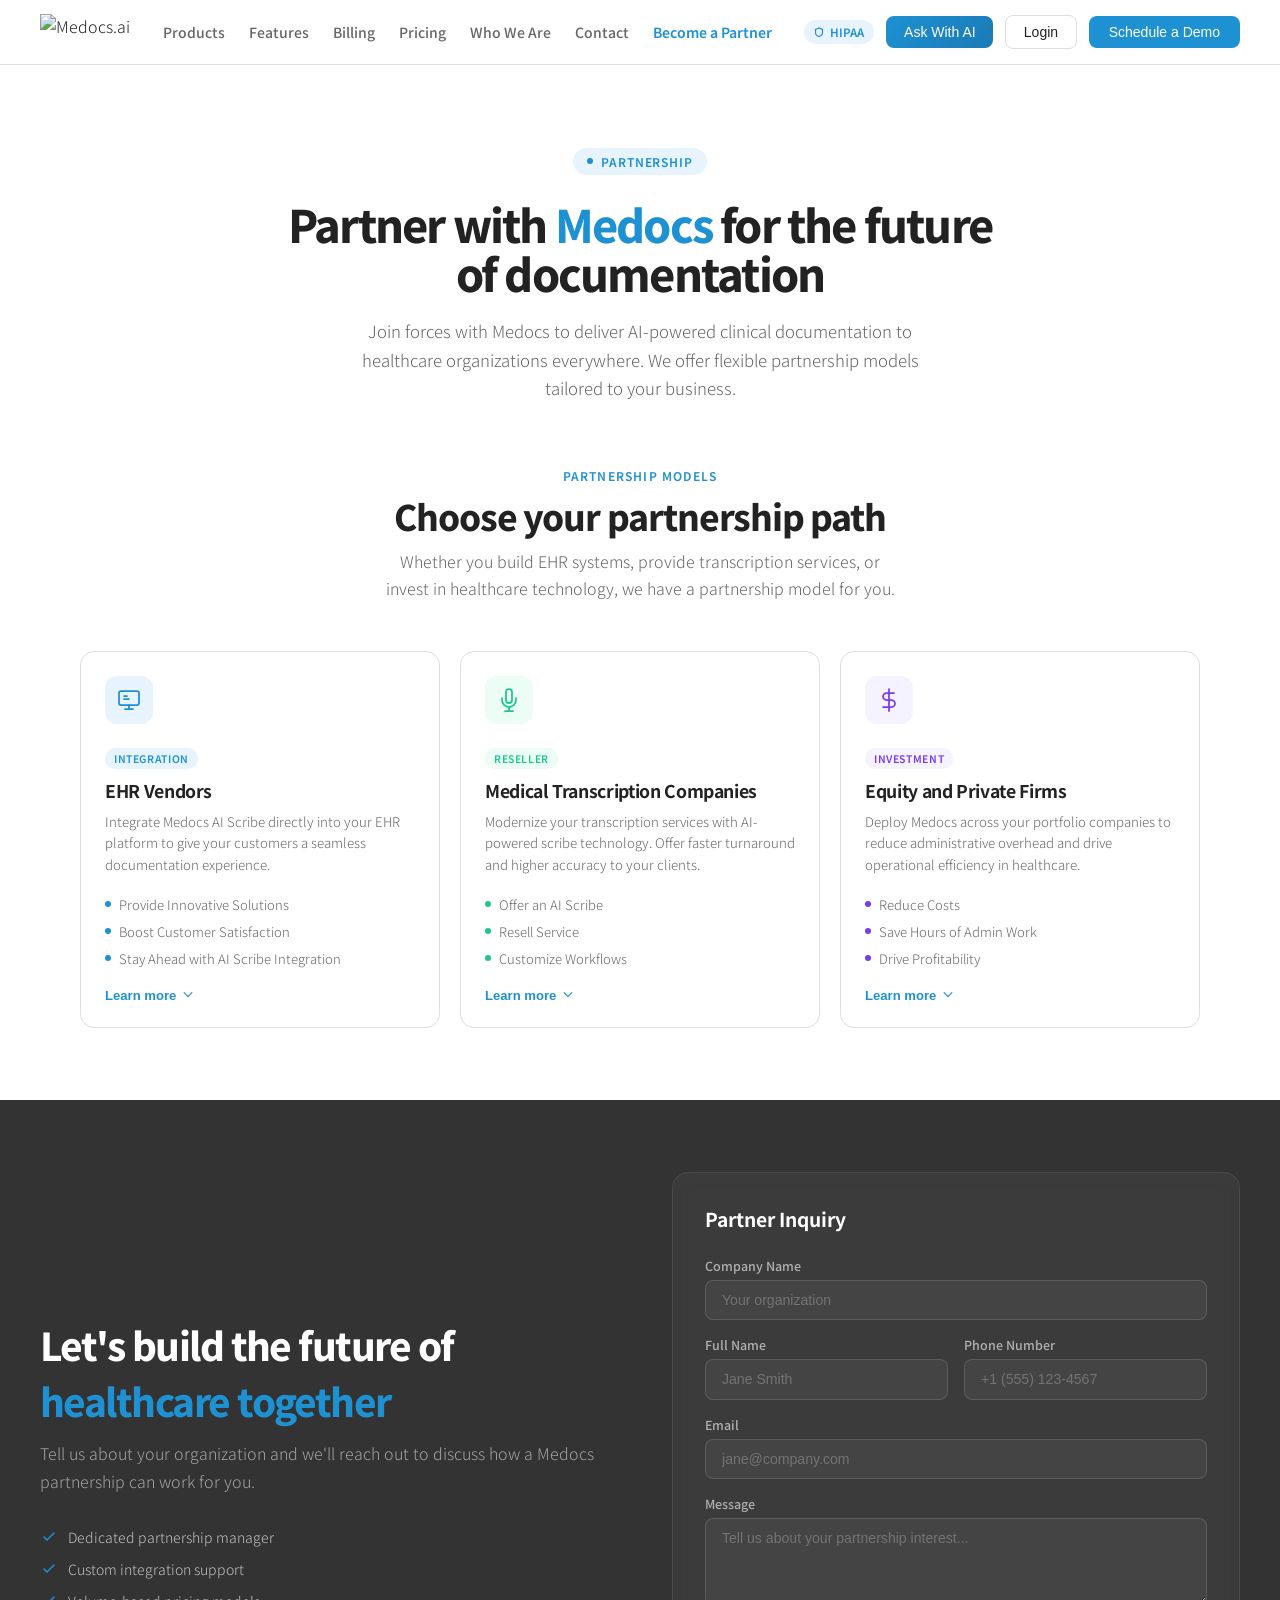
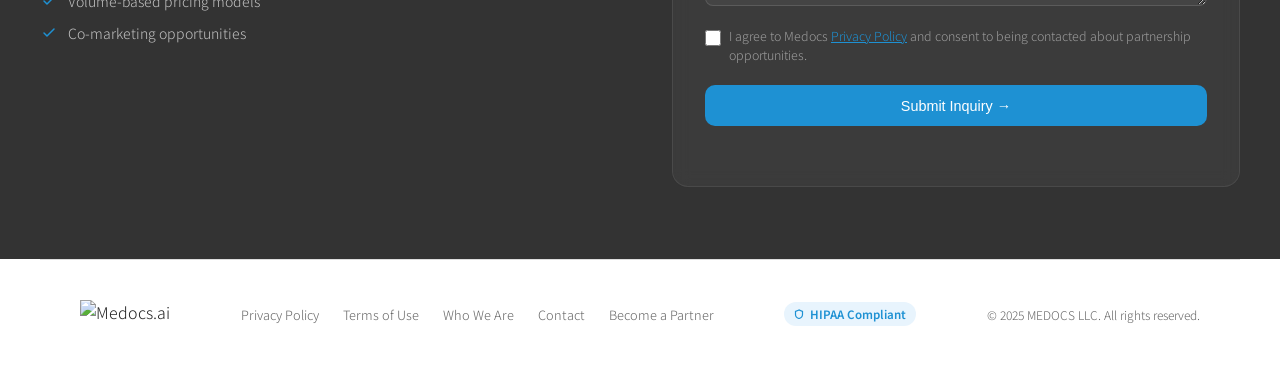
==== commit 73b0c442: "Update become-partner page: match Noto Sans JP font, theme colors, and nav buttons with rest of site" ====
--- a/Medocs Website/become-partner/index.html
+++ b/Medocs Website/become-partner/index.html
@@ -3,26 +3,26 @@
 <head>
 <meta charset="UTF-8">
 <meta name="viewport" content="width=device-width, initial-scale=1.0">
-<title>Become a Partner — Medocs.ai | AI-Powered EHR Platform</title>
+<title>Become a Partner | Medocs.ai | AI-Powered EHR Platform</title>
 <meta name="description" content="Partner with Medocs.ai to revolutionize healthcare documentation. Explore partnership opportunities for EHR vendors, medical transcription companies, and equity firms.">
-<meta property="og:title" content="Become a Partner — Medocs.ai">
+<meta property="og:title" content="Become a Partner | Medocs.ai">
 <meta property="og:description" content="Partner with Medocs.ai to revolutionize the future of healthcare documentation.">
 <meta property="og:image" content="https://app.medocs.ai/MedicalBusiness/Content/medocslogo.png">
 <link rel="icon" href="../images/favicon.ico" type="image/x-icon">
 <link rel="preconnect" href="https://fonts.googleapis.com">
 <link rel="preconnect" href="https://fonts.gstatic.com" crossorigin>
-<link href="https://fonts.googleapis.com/css2?family=Syne:wght@400;500;600;700;800&family=DM+Sans:ital,wght@0,300;0,400;0,500;0,600;0,700;1,400&display=swap" rel="stylesheet">
+<link href="https://fonts.googleapis.com/css2?family=Noto+Sans+JP:wght@300;400;500;600;700;800&family=Poppins:wght@400;500;600;700&display=swap" rel="stylesheet">
 <style>
 *{box-sizing:border-box;margin:0;padding:0;}
 :root{
-  --blue:#1a56db;--blue-light:#e8f0fe;--blue-mid:#2563eb;--blue-dark:#1e40af;
-  --dark:#0a1628;--charcoal:#111827;--slate:#1f2937;
-  --muted:#6b7280;--border:#e5e7eb;--surface:#f9fafb;
-  --white:#ffffff;--accent:#3b82f6;--accent-light:#60a5fa;
-  --success:#10b981;
+  --blue:#1e91d3;--blue-light:#e8f4fd;--blue-mid:#12a6de;--blue-dark:#1a7ab5;
+  --dark:#222222;--charcoal:#333333;--slate:#555555;
+  --muted:#666666;--border:#ddd;--surface:#faf7f7;
+  --white:#ffffff;--accent:#4e73df;--accent-light:#1e91d3;
+  --success:#1cc88a;--gold:#f59e0b;--rose:#e11d48;--purple:#7c3aed;--teal:#0891b2;
 }
 html{scroll-behavior:smooth;}
-body{font-family:'DM Sans',sans-serif;color:var(--dark);background:var(--white);-webkit-font-smoothing:antialiased;}
+body{font-family:'Noto Sans JP',sans-serif;color:var(--dark);background:var(--white);-webkit-font-smoothing:antialiased;font-weight:300;}
 a{text-decoration:none;color:inherit;}
 ul{list-style:none;}
 img{max-width:100%;height:auto;}
@@ -49,7 +49,7 @@
 .hero-eyebrow{display:inline-flex;align-items:center;gap:8px;font-size:0.75rem;font-weight:600;letter-spacing:0.08em;text-transform:uppercase;color:var(--blue);background:var(--blue-light);padding:5px 14px;border-radius:20px;margin-bottom:1.5rem;}
 .hero-eyebrow-dot{width:6px;height:6px;border-radius:50%;background:var(--blue);animation:pulse-dot 2s infinite;}
 @keyframes pulse-dot{0%,100%{opacity:1;transform:scale(1);}50%{opacity:0.5;transform:scale(0.8);}}
-.partner-hero h1{font-family:'Syne',sans-serif;font-size:2.8rem;font-weight:800;line-height:1.1;letter-spacing:-0.04em;color:var(--dark);margin-bottom:1.25rem;}
+.partner-hero h1{font-family:'Noto Sans JP',sans-serif;font-size:2.8rem;font-weight:800;line-height:1.1;letter-spacing:-0.04em;color:var(--dark);margin-bottom:1.25rem;}
 .partner-hero h1 em{font-style:normal;color:var(--blue);}
 .partner-hero-sub{font-size:1.05rem;color:var(--muted);line-height:1.7;max-width:600px;margin:0 auto;}
 
@@ -58,7 +58,7 @@
 .section-header{margin-bottom:3rem;}
 .section-header.center{text-align:center;}
 .section-eyebrow{font-size:0.75rem;font-weight:600;letter-spacing:0.1em;text-transform:uppercase;color:var(--blue);margin-bottom:0.75rem;}
-.section-title{font-family:'Syne',sans-serif;font-size:2.2rem;font-weight:800;letter-spacing:-0.03em;color:var(--dark);line-height:1.15;margin-bottom:0.75rem;}
+.section-title{font-family:'Noto Sans JP',sans-serif;font-size:2.2rem;font-weight:800;letter-spacing:-0.03em;color:var(--dark);line-height:1.15;margin-bottom:0.75rem;}
 .section-sub{font-size:1rem;color:var(--muted);max-width:520px;line-height:1.7;}
 .section-header.center .section-sub{margin:0 auto;}
 
@@ -71,7 +71,7 @@
 .partner-icon{width:48px;height:48px;border-radius:12px;display:flex;align-items:center;justify-content:center;margin-bottom:1.25rem;}
 .partner-icon svg{width:24px;height:24px;}
 .partner-card-tag{font-size:0.65rem;font-weight:600;letter-spacing:0.06em;text-transform:uppercase;padding:3px 9px;border-radius:10px;display:inline-block;margin-bottom:0.6rem;}
-.partner-card-name{font-family:'Syne',sans-serif;font-size:1.1rem;font-weight:700;color:var(--dark);margin-bottom:0.5rem;letter-spacing:-0.02em;}
+.partner-card-name{font-family:'Noto Sans JP',sans-serif;font-size:1.1rem;font-weight:700;color:var(--dark);margin-bottom:0.5rem;letter-spacing:-0.02em;}
 .partner-card-desc{font-size:0.83rem;color:var(--muted);line-height:1.6;margin-bottom:1.25rem;}
 .partner-checklist{display:flex;flex-direction:column;gap:8px;margin-bottom:1.25rem;}
 .check-item{display:flex;align-items:center;gap:8px;font-size:0.82rem;color:var(--muted);}
@@ -86,14 +86,14 @@
 /* DEMO / CONTACT FORM */
 .contact-band{background:var(--charcoal);padding:4.5rem 2.5rem;}
 .contact-inner{max-width:1200px;margin:0 auto;display:grid;grid-template-columns:1fr 1fr;gap:4rem;align-items:center;}
-.contact-text h2{font-family:'Syne',sans-serif;font-size:2.4rem;font-weight:800;color:white;letter-spacing:-0.04em;margin-bottom:0.75rem;}
+.contact-text h2{font-family:'Noto Sans JP',sans-serif;font-size:2.4rem;font-weight:800;color:white;letter-spacing:-0.04em;margin-bottom:0.75rem;}
 .contact-text h2 em{font-style:normal;color:var(--accent-light);}
 .contact-text p{font-size:1rem;color:rgba(255,255,255,0.55);margin-bottom:2rem;line-height:1.7;}
 .contact-perks{display:flex;flex-direction:column;gap:12px;}
 .contact-perks li{display:flex;align-items:center;gap:10px;font-size:0.88rem;color:rgba(255,255,255,0.7);}
 .contact-perks li svg{flex-shrink:0;}
 .contact-form{background:rgba(255,255,255,0.04);border:1px solid rgba(255,255,255,0.08);border-radius:16px;padding:2rem;backdrop-filter:blur(8px);}
-.contact-form h3{font-family:'Syne',sans-serif;font-size:1.2rem;font-weight:700;color:white;margin-bottom:1.5rem;}
+.contact-form h3{font-family:'Noto Sans JP',sans-serif;font-size:1.2rem;font-weight:700;color:white;margin-bottom:1.5rem;}
 .form-group{margin-bottom:1rem;}
 .form-group label{display:block;font-size:0.78rem;font-weight:500;color:rgba(255,255,255,0.6);margin-bottom:5px;}
 .form-group input,.form-group textarea{width:100%;padding:0.7rem 1rem;background:rgba(255,255,255,0.05);border:1px solid rgba(255,255,255,0.12);border-radius:8px;color:white;font-size:0.88rem;font-family:'DM Sans',sans-serif;outline:none;transition:border-color 0.2s;}
@@ -158,8 +158,9 @@
       <svg width="10" height="10" viewBox="0 0 10 10" fill="none"><path d="M5 1L1.5 2.5v3C1.5 7.5 3 9 5 9.5c2-.5 3.5-2 3.5-4v-3L5 1z" stroke="currentColor" stroke-width="1.2"/></svg>
       HIPAA
     </div>
+    <a class="btn-ghost" href="https://app.medocs.ai/ask-medocs-ai" style="background:linear-gradient(135deg,var(--blue),var(--blue-dark));color:white;border:none;">Ask With AI</a>
     <a class="btn-ghost" href="https://app.medocs.ai/dashboard">Login</a>
-    <a class="btn-primary" href="https://app.medocs.ai/sign-up">Try Free</a>
+    <a class="btn-primary" href="#demo">Schedule a Demo</a>
   </div>
   <button class="mobile-toggle" id="mobileToggle" aria-label="Toggle menu"><span></span><span></span><span></span></button>
 </nav>
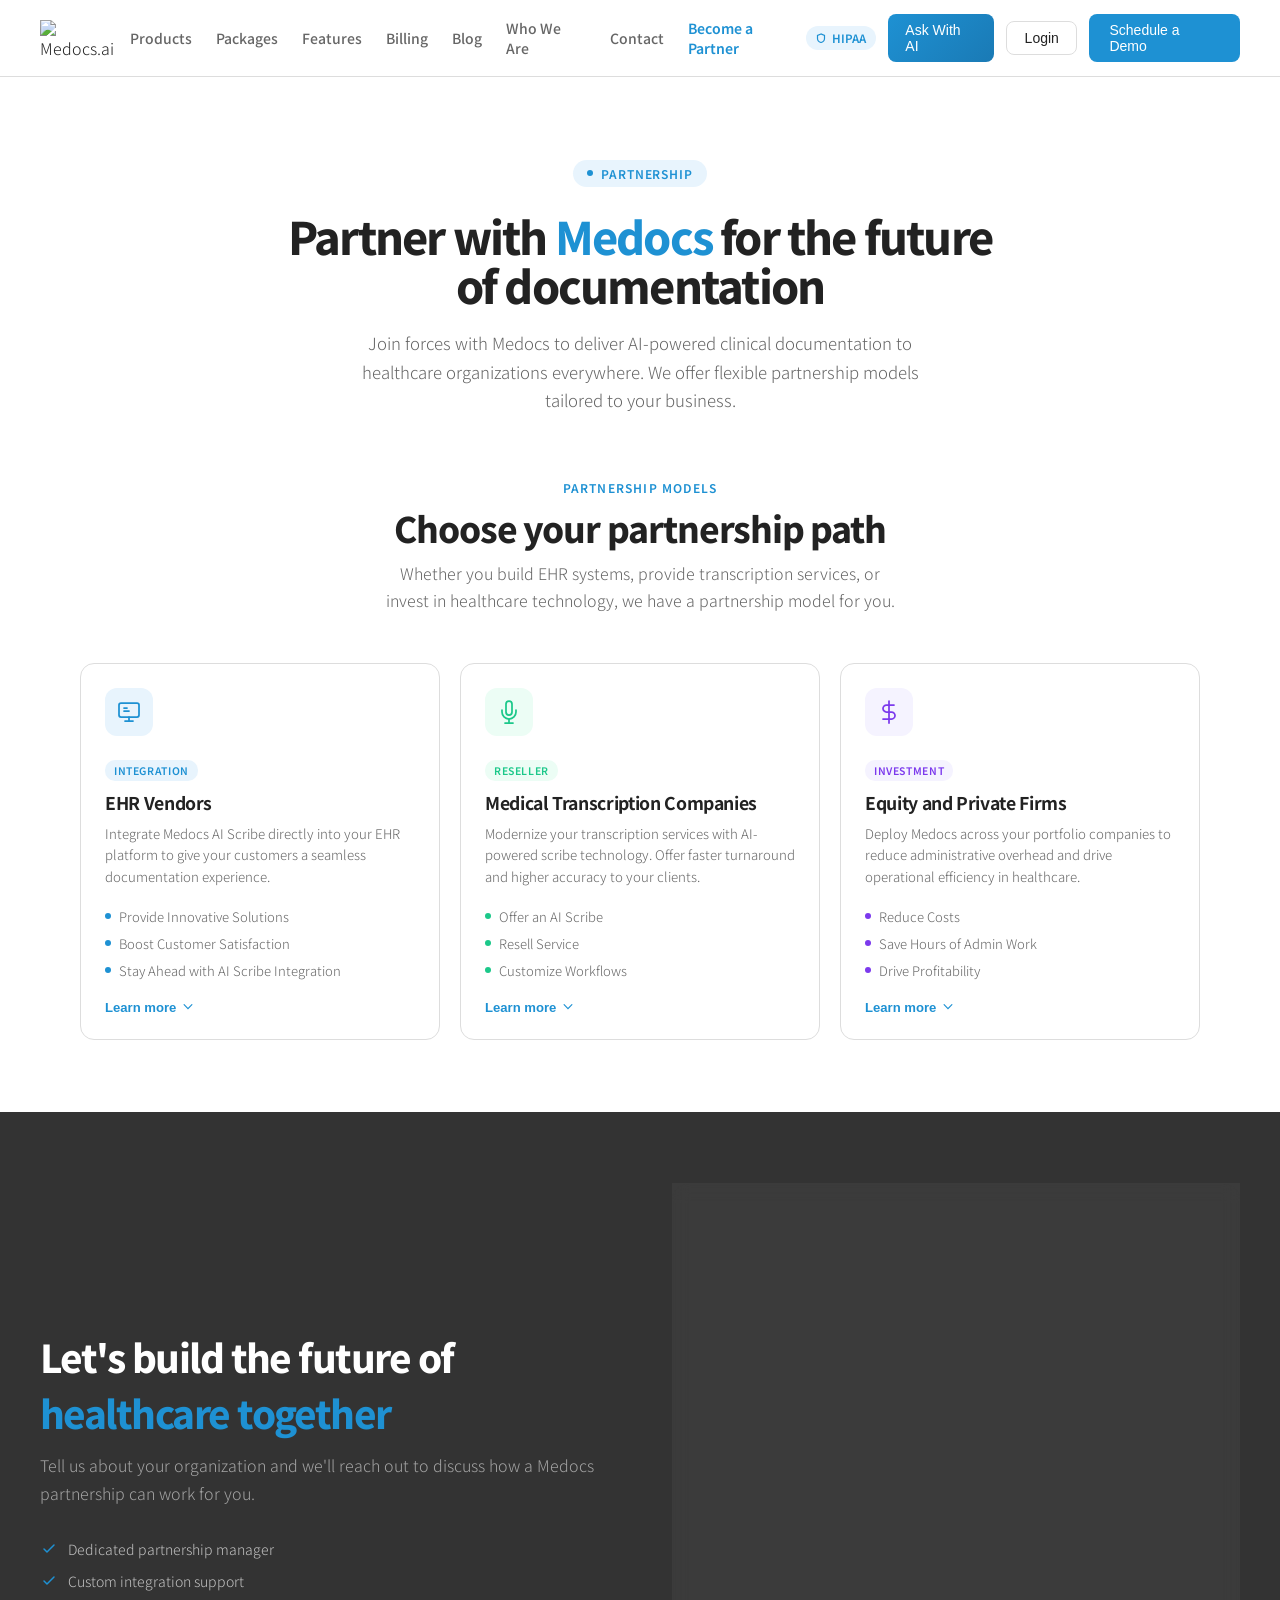
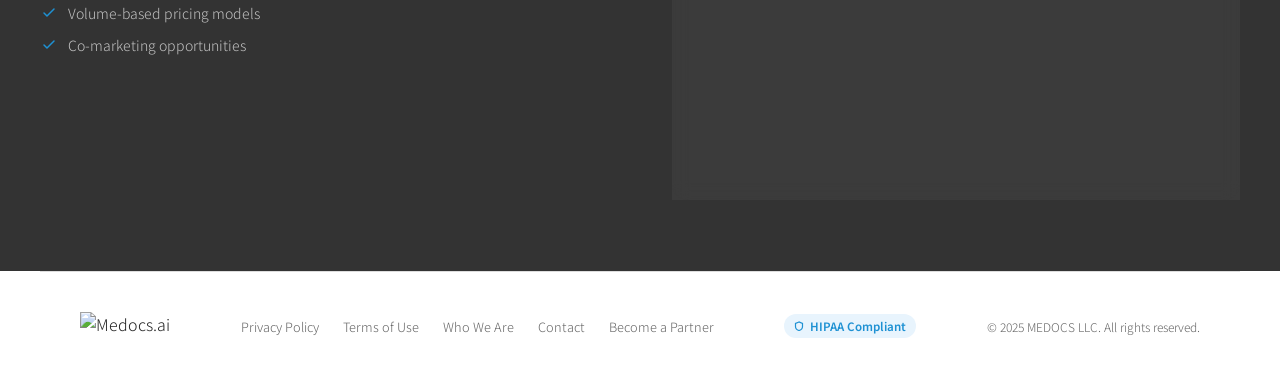
==== commit 28d8a0ed: "pulling the contact form" ====
--- a/Medocs Website/become-partner/index.html
+++ b/Medocs Website/become-partner/index.html
@@ -146,9 +146,10 @@
   <a class="nav-logo" href="../"><img src="https://app.medocs.ai/MedicalBusiness/Content/medocslogo.png" alt="Medocs.ai"></a>
   <div class="nav-links" id="navLinks">
     <a class="nav-link" href="../#products">Products</a>
+    <a class="nav-link" href="../#packages">Packages</a>
     <a class="nav-link" href="../#features">Features</a>
     <a class="nav-link" href="../#billing">Billing</a>
-    <a class="nav-link" href="../#pricing">Pricing</a>
+    <a class="nav-link" href="../blog/">Blog</a>
     <a class="nav-link" href="../who-we-are/">Who We Are</a>
     <a class="nav-link" href="../#demo">Contact</a>
     <a class="nav-link active" href="./">Become a Partner</a>
